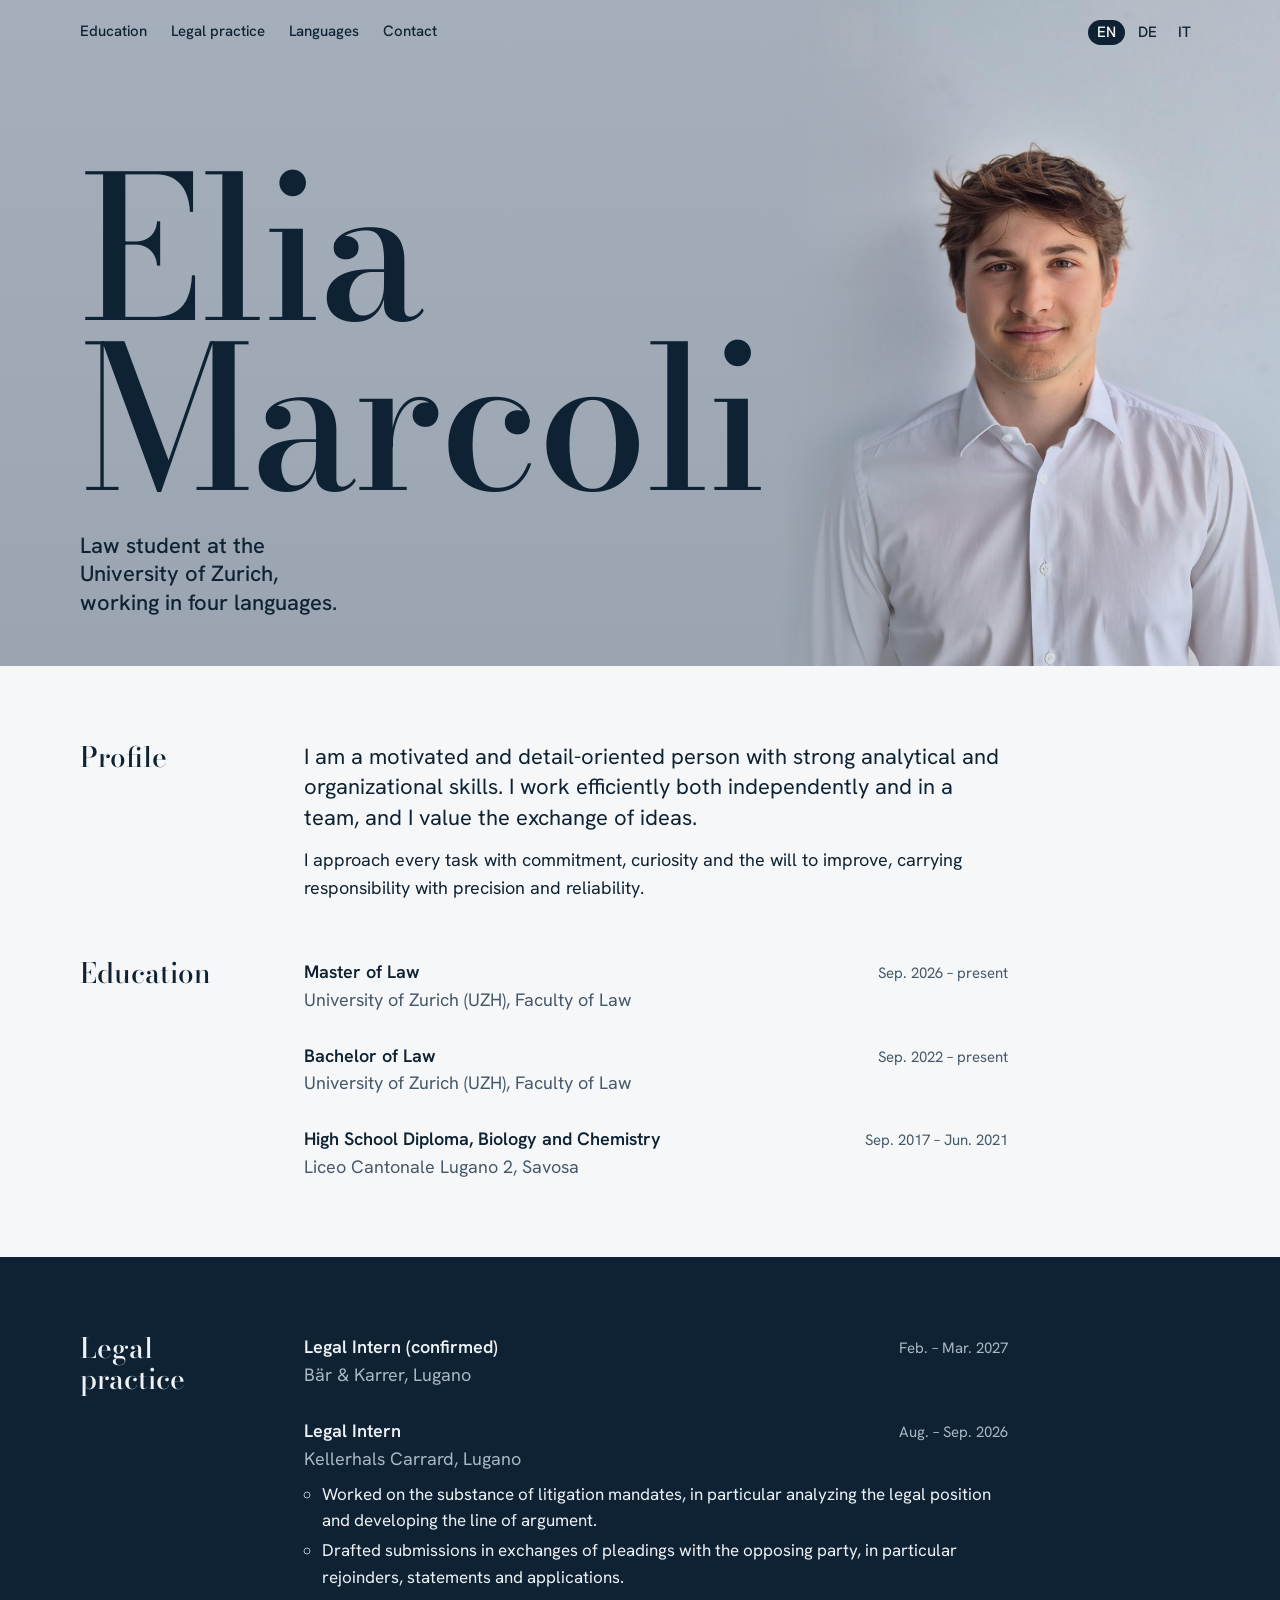
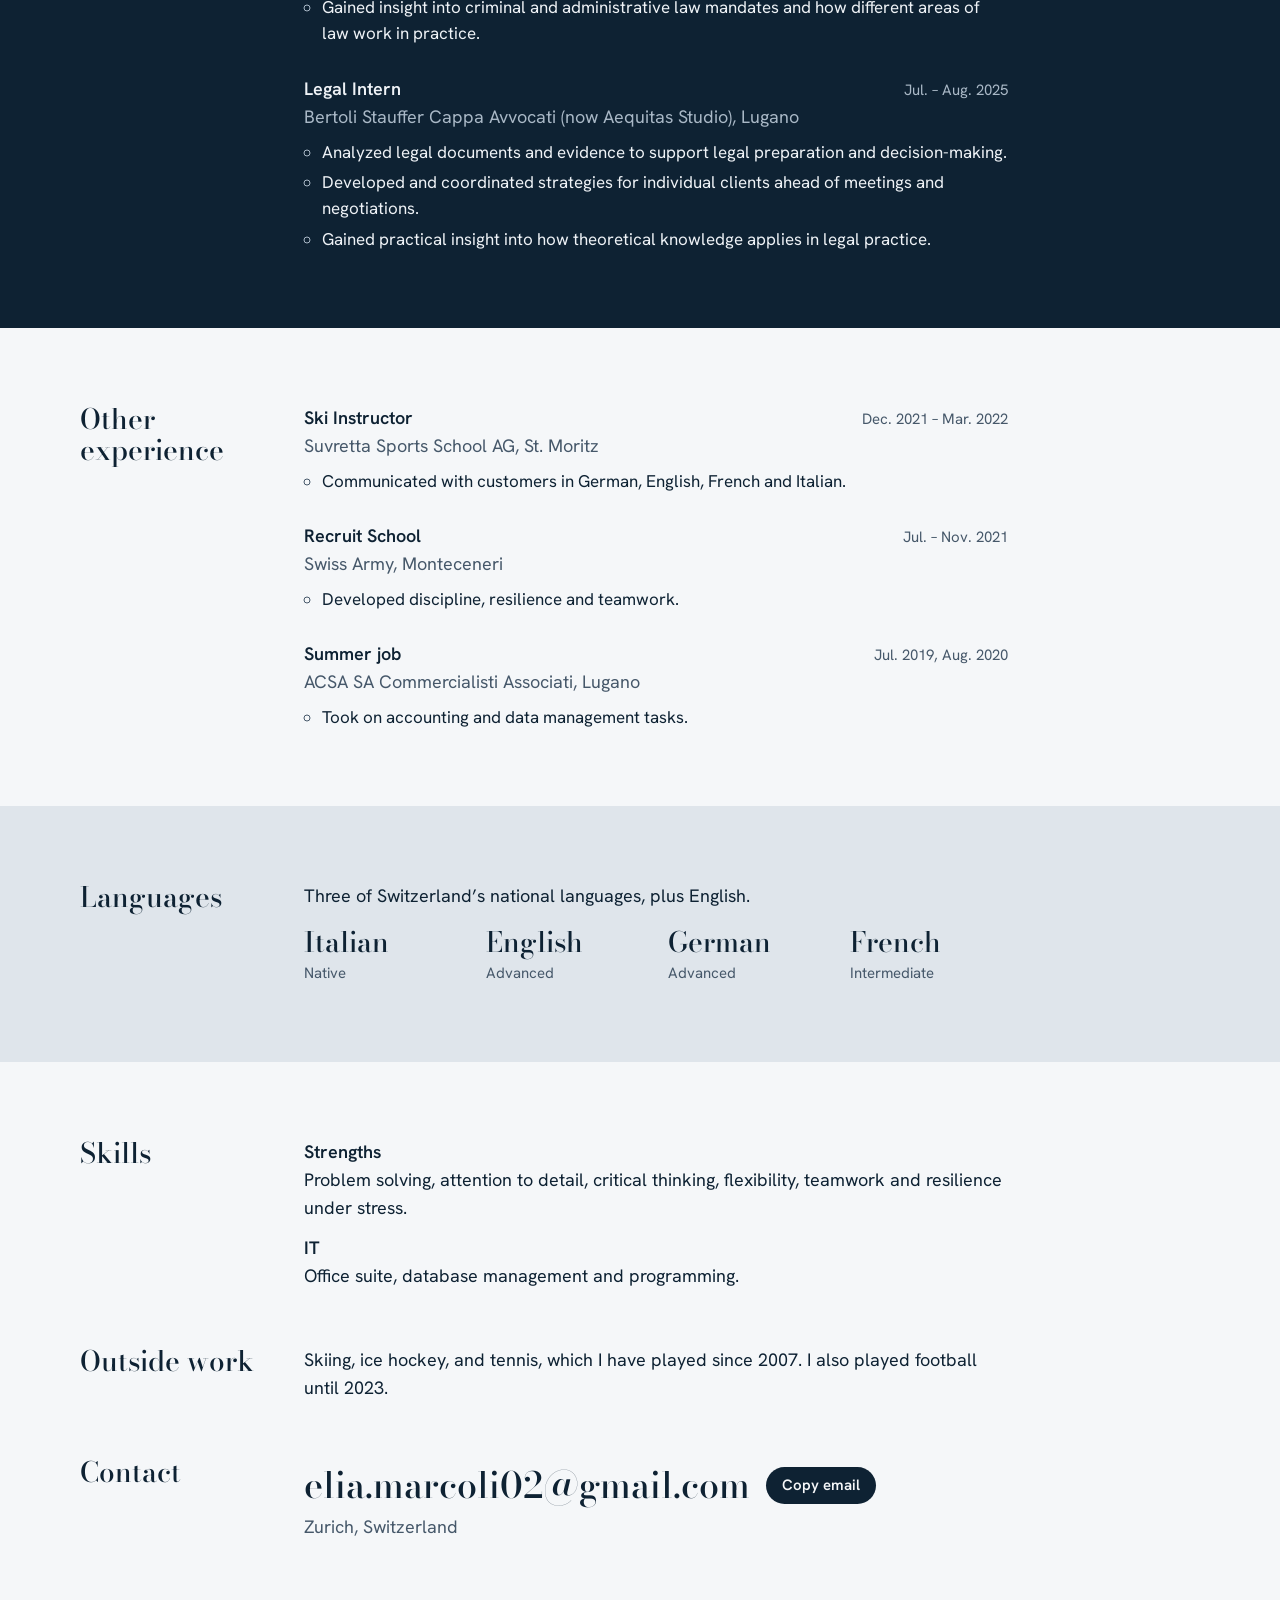
==== index.html @ 5dd8802c "Add files via upload" ====
<!doctype html>
<html lang="en">
<head>
<meta charset="utf-8">
<meta name="viewport" content="width=device-width, initial-scale=1, viewport-fit=cover">
<title>Elia Marcoli</title>
<meta name="description" content="Elia Marcoli, law student at the University of Zurich.">
<link rel="canonical" href="https://eliamarcoli.ch/">
<link rel="alternate" hreflang="en" href="https://eliamarcoli.ch/">
<link rel="alternate" hreflang="de" href="https://eliamarcoli.ch/de/">
<link rel="alternate" hreflang="it" href="https://eliamarcoli.ch/it/">
<meta property="og:title" content="Elia Marcoli">
<meta property="og:description" content="Law student at the University of Zurich.">
<meta property="og:type" content="profile">
<meta property="og:url" content="https://eliamarcoli.ch/">
<meta property="og:image" content="https://eliamarcoli.ch/elia-marcoli.jpg">
<link rel="preconnect" href="https://fonts.googleapis.com">
<link rel="preconnect" href="https://fonts.gstatic.com" crossorigin>
<link rel="stylesheet" href="https://fonts.googleapis.com/css2?family=Bodoni+Moda:ital,opsz,wght@0,6..96,400..700;1,6..96,400..700&family=Hanken+Grotesk:wght@400;500;600&display=swap">
<link rel="stylesheet" href="styles.css">
</head>
<body>

<header class="hero">
  <div class="wrap">
    <nav class="top" aria-label="Sections">
      <a href="#education">Education</a>
      <a href="#practice">Legal practice</a>
      <a href="#languages">Languages</a>
      <a href="#contact">Contact</a>
      <span class="lang-switch">
        <a href="./" aria-current="page" title="English">EN</a>
        <a href="de/" hreflang="de" lang="de" title="Deutsch">DE</a>
        <a href="it/" hreflang="it" lang="it" title="Italiano">IT</a>
      </span>
    </nav>
    <div>
      <h1><span>Elia</span> <span>Marcoli</span></h1>
      <p>Law student at the University of Zurich, working in four languages.</p>
    </div>
  </div>
  <img src="elia-marcoli.jpg" alt="Portrait of Elia Marcoli in a white shirt" width="900" height="1200">
</header>

<main>
  <div class="band">
    <div class="wrap">
      <section class="sec" id="profile">
        <h2>Profile</h2>
        <div class="body">
          <p class="lead">I am a motivated and detail-oriented person with strong analytical and organizational skills. I work efficiently both independently and in a team, and I value the exchange of ideas.</p>
          <p>I approach every task with commitment, curiosity and the will to improve, carrying responsibility with precision and reliability.</p>
        </div>
      </section>

      <section class="sec" id="education">
        <h2>Education</h2>
        <div class="body">
          <ul class="entries">
            <li>
              <div class="entry"><strong>Master of Law</strong><time>Sep. 2026 – present</time></div>
              <span class="place">University of Zurich (UZH), Faculty of Law</span>
            </li>
            <li>
              <div class="entry"><strong>Bachelor of Law</strong><time>Sep. 2022 – present</time></div>
              <span class="place">University of Zurich (UZH), Faculty of Law</span>
            </li>
            <li>
              <div class="entry"><strong>High School Diploma, Biology and Chemistry</strong><time>Sep. 2017 – Jun. 2021</time></div>
              <span class="place">Liceo Cantonale Lugano 2, Savosa</span>
            </li>
          </ul>
        </div>
      </section>
    </div>
  </div>

  <div class="band band--ink">
    <div class="wrap">
      <section class="sec" id="practice">
        <h2>Legal practice</h2>
        <div class="body">
          <ul class="entries">
            <li>
              <div class="entry"><strong>Legal Intern (confirmed)</strong><time>Feb. – Mar. 2027</time></div>
              <span class="place">Bär &amp; Karrer, Lugano</span>
            </li>
            <li>
              <div class="entry"><strong>Legal Intern</strong><time>Aug. – Sep. 2026</time></div>
              <span class="place">Kellerhals Carrard, Lugano</span>
              <ul class="points">
                <li>Worked on the substance of litigation mandates, in particular analyzing the legal position and developing the line of argument.</li>
                <li>Drafted submissions in exchanges of pleadings with the opposing party, in particular rejoinders, statements and applications.</li>
                <li>Gained insight into criminal and administrative law mandates and how different areas of law work in practice.</li>
              </ul>
            </li>
            <li>
              <div class="entry"><strong>Legal Intern</strong><time>Jul. – Aug. 2025</time></div>
              <span class="place">Bertoli Stauffer Cappa Avvocati (now Aequitas Studio), Lugano</span>
              <ul class="points">
                <li>Analyzed legal documents and evidence to support legal preparation and decision-making.</li>
                <li>Developed and coordinated strategies for individual clients ahead of meetings and negotiations.</li>
                <li>Gained practical insight into how theoretical knowledge applies in legal practice.</li>
              </ul>
            </li>
          </ul>
        </div>
      </section>
    </div>
  </div>

  <div class="band">
    <div class="wrap">
      <section class="sec" id="experience">
        <h2>Other experience</h2>
        <div class="body">
          <ul class="entries">
            <li>
              <div class="entry"><strong>Ski Instructor</strong><time>Dec. 2021 – Mar. 2022</time></div>
              <span class="place">Suvretta Sports School AG, St. Moritz</span>
              <ul class="points">
                <li>Communicated with customers in German, English, French and Italian.</li>
              </ul>
            </li>
            <li>
              <div class="entry"><strong>Recruit School</strong><time>Jul. – Nov. 2021</time></div>
              <span class="place">Swiss Army, Monteceneri</span>
              <ul class="points">
                <li>Developed discipline, resilience and teamwork.</li>
              </ul>
            </li>
            <li>
              <div class="entry"><strong>Summer job</strong><time>Jul. 2019, Aug. 2020</time></div>
              <span class="place">ACSA SA Commercialisti Associati, Lugano</span>
              <ul class="points">
                <li>Took on accounting and data management tasks.</li>
              </ul>
            </li>
          </ul>
        </div>
      </section>
    </div>
  </div>

  <div class="band band--wall">
    <div class="wrap">
      <section class="sec" id="languages">
        <h2>Languages</h2>
        <div class="body">
          <p>Three of Switzerland’s national languages, plus English.</p>
          <ul class="langs">
            <li><b>Italian</b><span>Native</span></li>
            <li><b>English</b><span>Advanced</span></li>
            <li><b>German</b><span>Advanced</span></li>
            <li><b>French</b><span>Intermediate</span></li>
          </ul>
        </div>
      </section>
    </div>
  </div>

  <div class="band">
    <div class="wrap">
      <section class="sec" id="skills">
        <h2>Skills</h2>
        <div class="body">
          <dl class="skills">
            <div><dt>Strengths</dt><dd>Problem solving, attention to detail, critical thinking, flexibility, teamwork and resilience under stress.</dd></div>
            <div><dt>IT</dt><dd>Office suite, database management and programming.</dd></div>
          </dl>
        </div>
      </section>

      <section class="sec" id="interests">
        <h2>Outside work</h2>
        <div class="body">
          <p>Skiing, ice hockey, and tennis, which I have played since 2007. I also played football until 2023.</p>
        </div>
      </section>

      <section class="sec" id="contact">
        <h2>Contact</h2>
        <div class="body">
          <div class="contact">
            <span class="addr" id="email">elia.marcoli02@gmail.com</span>
            <button type="button" id="copy" data-done="Copied" data-fallback="Press Ctrl+C to copy">Copy email</button>
          </div>
          <p class="place">Zurich, Switzerland</p>
        </div>
      </section>
    </div>
  </div>
</main>

<script>
  const btn = document.getElementById('copy');
  const addr = document.getElementById('email');
  const label = btn.textContent;
  btn.addEventListener('click', async () => {
    try {
      await navigator.clipboard.writeText(addr.textContent);
      btn.textContent = btn.dataset.done;
    } catch (e) {
      const range = document.createRange();
      range.selectNodeContents(addr);
      const sel = getSelection();
      sel.removeAllRanges();
      sel.addRange(range);
      btn.textContent = btn.dataset.fallback;
    }
    setTimeout(() => { btn.textContent = label; }, 2500);
  });
</script>
</body>
</html>
---- styles.css ----
/* The portrait's wall colour opens the page, so the photo dissolves into the
   hero. Below, a plain two-column CV: section title left, entries right. */
:root {
  color-scheme: light;
  --wall: #a5afbb;
  --wall-low: #9ba5b1;
  --wall-pale: #dfe5eb;
  --paper: #f5f7f9;
  --ink: #0e2233;
  --ink-soft: #46586a;
  --on-ink: #eef2f6;
  --on-ink-soft: #a9b8c6;
  --display: "Bodoni Moda", "Didot", "Bodoni 72", Georgia, serif;
  --text: "Hanken Grotesk", "Helvetica Neue", Arial, sans-serif;
}

* { box-sizing: border-box; }
html { scroll-behavior: smooth; }
body {
  margin: 0;
  background: var(--paper);
  color: var(--ink);
  font-family: var(--text);
  font-size: 1.125rem;
  line-height: 1.55;
  -webkit-font-smoothing: antialiased;
}
img { max-width: 100%; }
a { color: inherit; }
:focus-visible { outline: 2px solid currentColor; outline-offset: 3px; }

.wrap {
  max-width: 72rem;
  margin-inline: auto;
  padding-left: max(16px, env(safe-area-inset-left, 0px));
  padding-right: max(16px, env(safe-area-inset-right, 0px));
}

/* Hero */
.hero {
  position: relative;
  overflow: hidden;
  background: linear-gradient(180deg, var(--wall) 0%, var(--wall-low) 100%);
}
.hero .wrap {
  position: relative;
  z-index: 1;
  display: flex;
  flex-direction: column;
  justify-content: space-between;
  gap: 3rem;
  min-height: clamp(34rem, 52vw, 46rem);
  padding-block: 1.25rem 3rem;
}
.top { display: flex; flex-wrap: wrap; gap: .25rem 1.5rem; font-size: .9375rem; font-weight: 500; }
.top a { text-decoration: none; }
.top a:hover { text-decoration: underline; text-underline-offset: .2em; }
.lang-switch { margin-left: auto; display: flex; gap: .25rem; }
.lang-switch a { padding: .05rem .55rem; border-radius: 999px; }
.lang-switch a[aria-current="page"] { background: var(--ink); color: var(--paper); }
.lang-switch a:not([aria-current]):hover { text-decoration: underline; text-underline-offset: .2em; }
.hero h1 {
  margin: 0;
  font-family: var(--display);
  font-size: clamp(4.75rem, 15.5vw, 13.5rem);
  font-weight: 500;
  font-variation-settings: "opsz" 14;
  line-height: .86;
  letter-spacing: -.02em;
}
.hero h1 span { display: block; }
.hero p { margin: 1.75rem 0 0; font-size: 1.375rem; line-height: 1.3; font-weight: 500; max-width: 24ch; text-wrap: balance; }
.hero img {
  position: absolute;
  right: 0;
  bottom: 0;
  height: 100%;
  width: auto;
  max-width: none;
  -webkit-mask-image: linear-gradient(to right, transparent 0, #000 30%);
  mask-image: linear-gradient(to right, transparent 0, #000 30%);
}

/* Sections */
.band { padding-block: clamp(1.5rem, 4vw, 3rem); }
.band--ink { background: var(--ink); color: var(--on-ink); }
.band--wall { background: var(--wall-pale); }
.sec {
  display: grid;
  grid-template-columns: 11rem minmax(0, 1fr);
  gap: .5rem 3rem;
  padding-block: 1.75rem;
  scroll-margin-top: 1rem;
}
.sec h2 {
  margin: 0;
  font-family: var(--display);
  font-size: 1.75rem;
  font-weight: 500;
  line-height: 1.1;
  text-wrap: balance;
}
.body { min-width: 0; max-width: 44rem; }
.body > p { margin: 0; }
.body > p + p { margin-top: .75rem; }
.lead { font-size: 1.375rem; line-height: 1.4; }

.entries { list-style: none; margin: 0; padding: 0; display: grid; gap: 1.75rem; }
.entry { display: flex; flex-wrap: wrap; justify-content: space-between; gap: 0 1.5rem; align-items: baseline; }
.entry strong { font-weight: 600; }
.entry time { font-size: .9375rem; color: var(--ink-soft); font-variant-numeric: tabular-nums; white-space: nowrap; }
.place { display: block; color: var(--ink-soft); }
.band--ink .entry time, .band--ink .place { color: var(--on-ink-soft); }
.points { margin: .5rem 0 0; padding-left: 1.1rem; font-size: 1.0625rem; }
.points li + li { margin-top: .25rem; }
.points li::marker { color: var(--ink-soft); }
.band--ink .points li::marker { color: var(--on-ink-soft); }

.skills { margin: 0; display: grid; gap: .75rem; }
.skills dt { font-weight: 600; }
.skills dd { margin: 0; }

.langs { list-style: none; margin: 1rem 0 0; padding: 0; display: grid; grid-template-columns: repeat(auto-fit, minmax(9rem, 1fr)); gap: 1rem 1.5rem; }
.langs b { display: block; font-family: var(--display); font-size: 1.75rem; font-weight: 500; line-height: 1.15; }
.langs span { font-size: .9375rem; color: var(--ink-soft); }

.contact { display: flex; flex-wrap: wrap; align-items: center; gap: .5rem 1rem; }
.addr { font-family: var(--display); font-size: clamp(1.5rem, 4vw, 2.25rem); font-weight: 500; overflow-wrap: anywhere; min-width: 0; }
button {
  font: inherit; font-size: .9375rem; font-weight: 600;
  color: var(--paper); background: var(--ink);
  border: 0; border-radius: 999px;
  padding: .45rem 1rem; cursor: pointer;
}
button:hover { background: var(--ink-soft); }

@media (max-width: 820px) {
  .hero .wrap { min-height: 0; gap: 2rem; padding-block-end: 1.5rem; }
  .hero img {
    position: static;
    display: block;
    width: min(100%, 30rem);
    height: auto;
    margin-left: auto;
    -webkit-mask-image: linear-gradient(to bottom, transparent 0, #000 18%);
    mask-image: linear-gradient(to bottom, transparent 0, #000 18%);
  }
  .sec { grid-template-columns: minmax(0, 1fr); }
  .sec h2 { margin-bottom: .75rem; }
}
@media (prefers-reduced-motion: reduce) { html { scroll-behavior: auto; } }
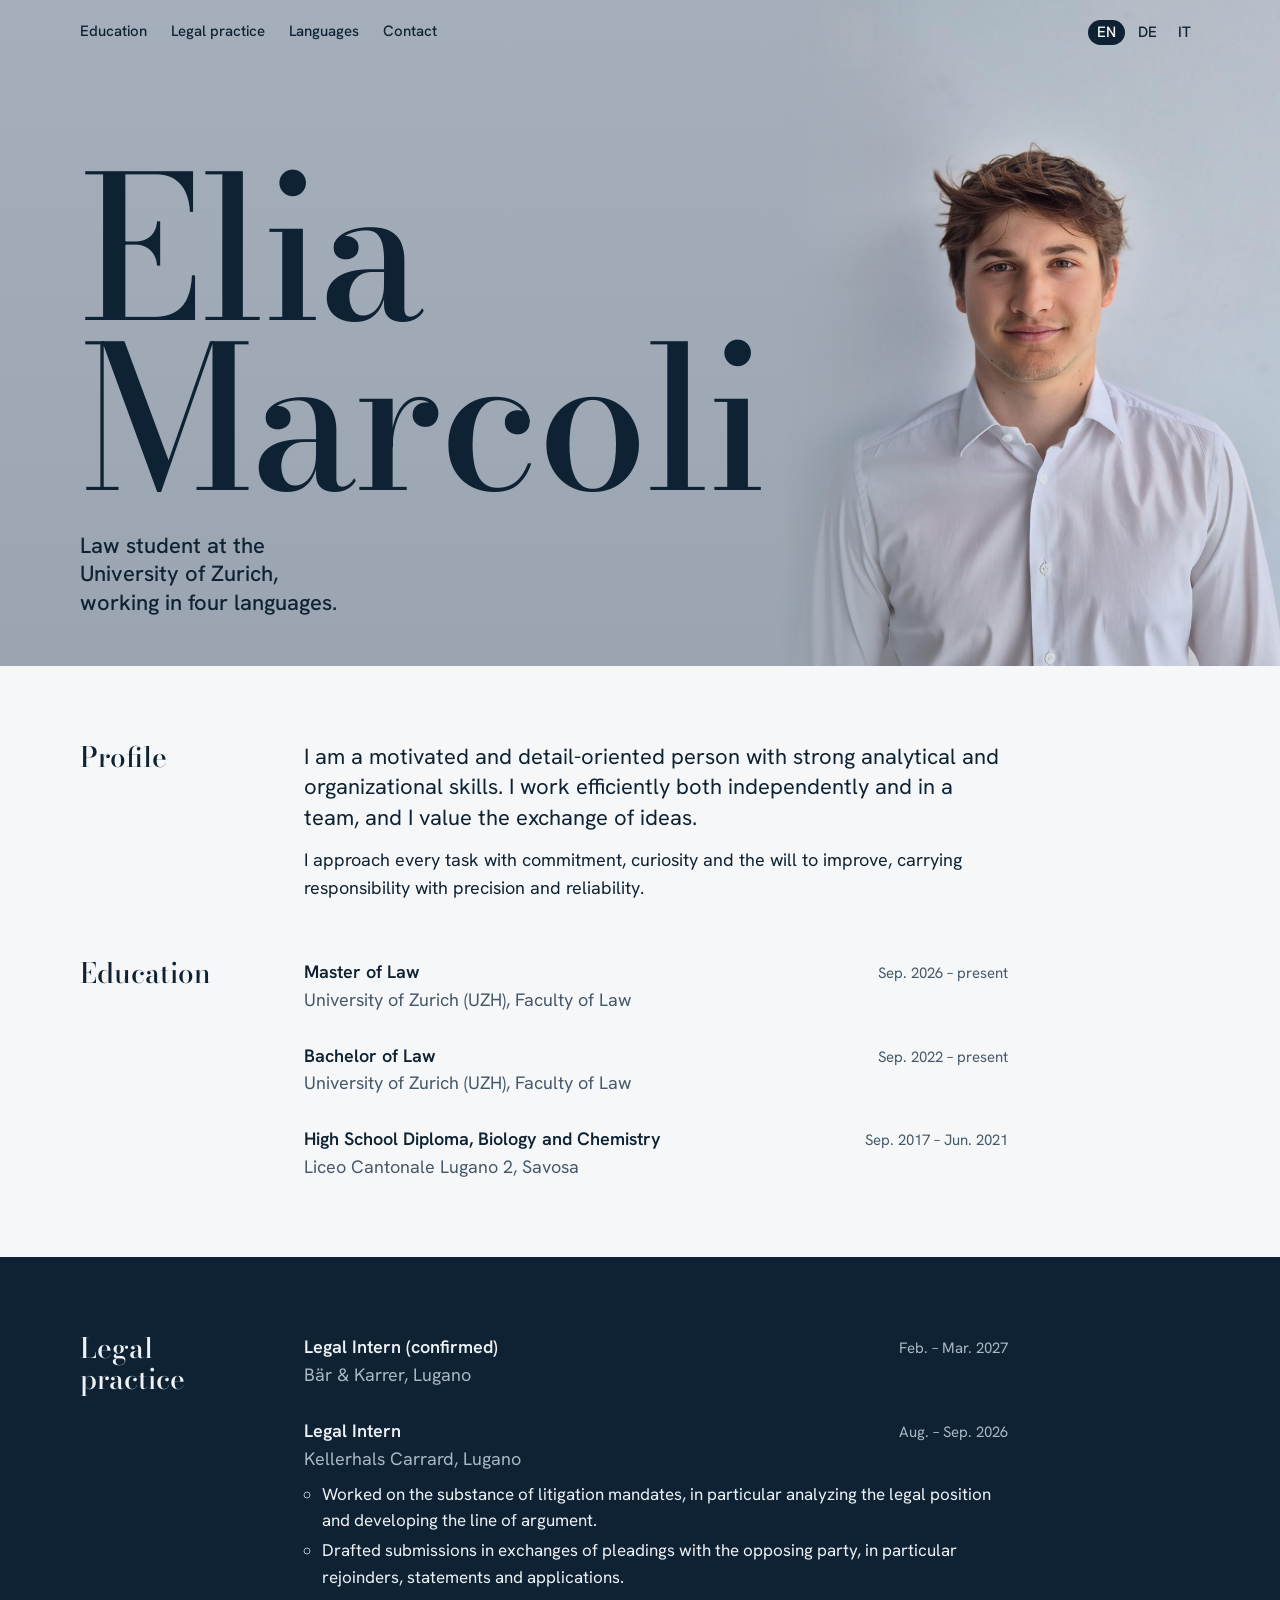
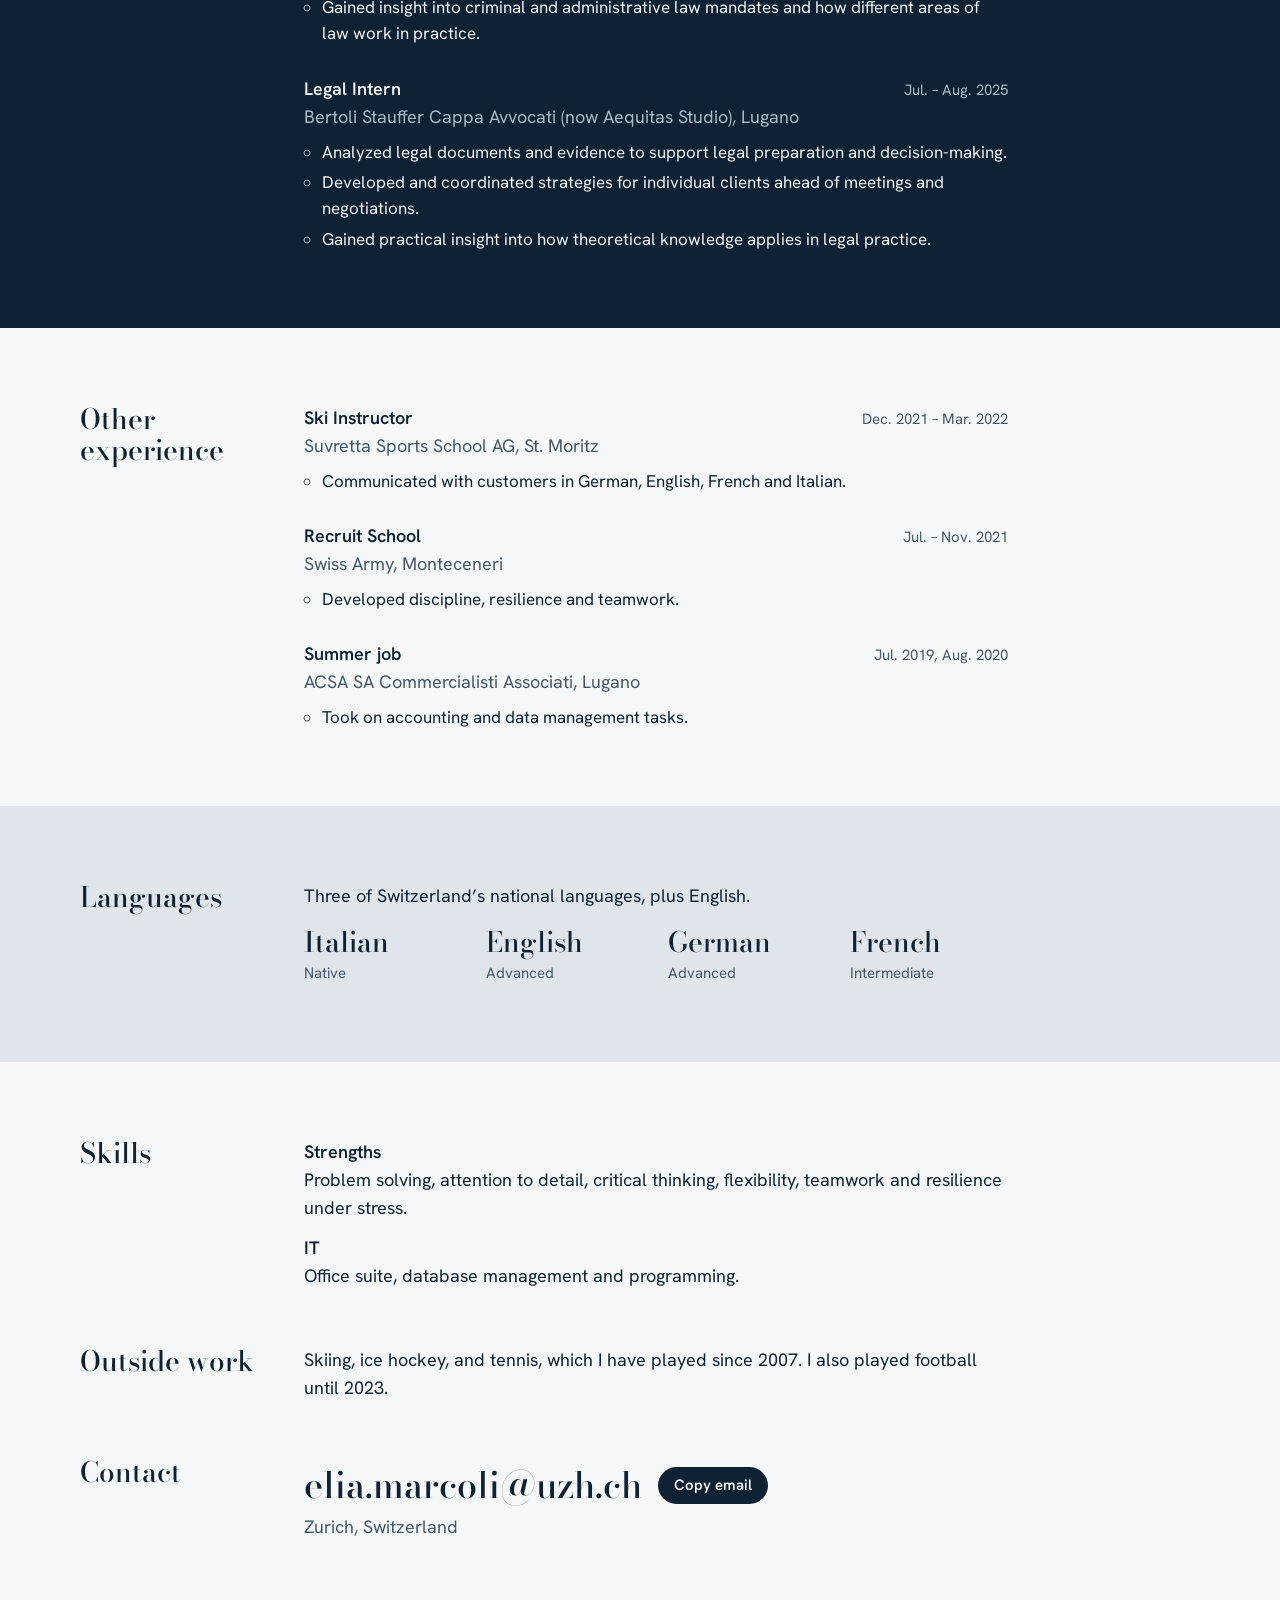
==== commit 06db9ff1: "Update contact email" ====
--- a/index.html
+++ b/index.html
@@ -182,7 +182,7 @@
         <h2>Contact</h2>
         <div class="body">
           <div class="contact">
-            <span class="addr" id="email">elia.marcoli02@gmail.com</span>
+            <span class="addr" id="email">elia.marcoli@uzh.ch</span>
             <button type="button" id="copy" data-done="Copied" data-fallback="Press Ctrl+C to copy">Copy email</button>
           </div>
           <p class="place">Zurich, Switzerland</p>
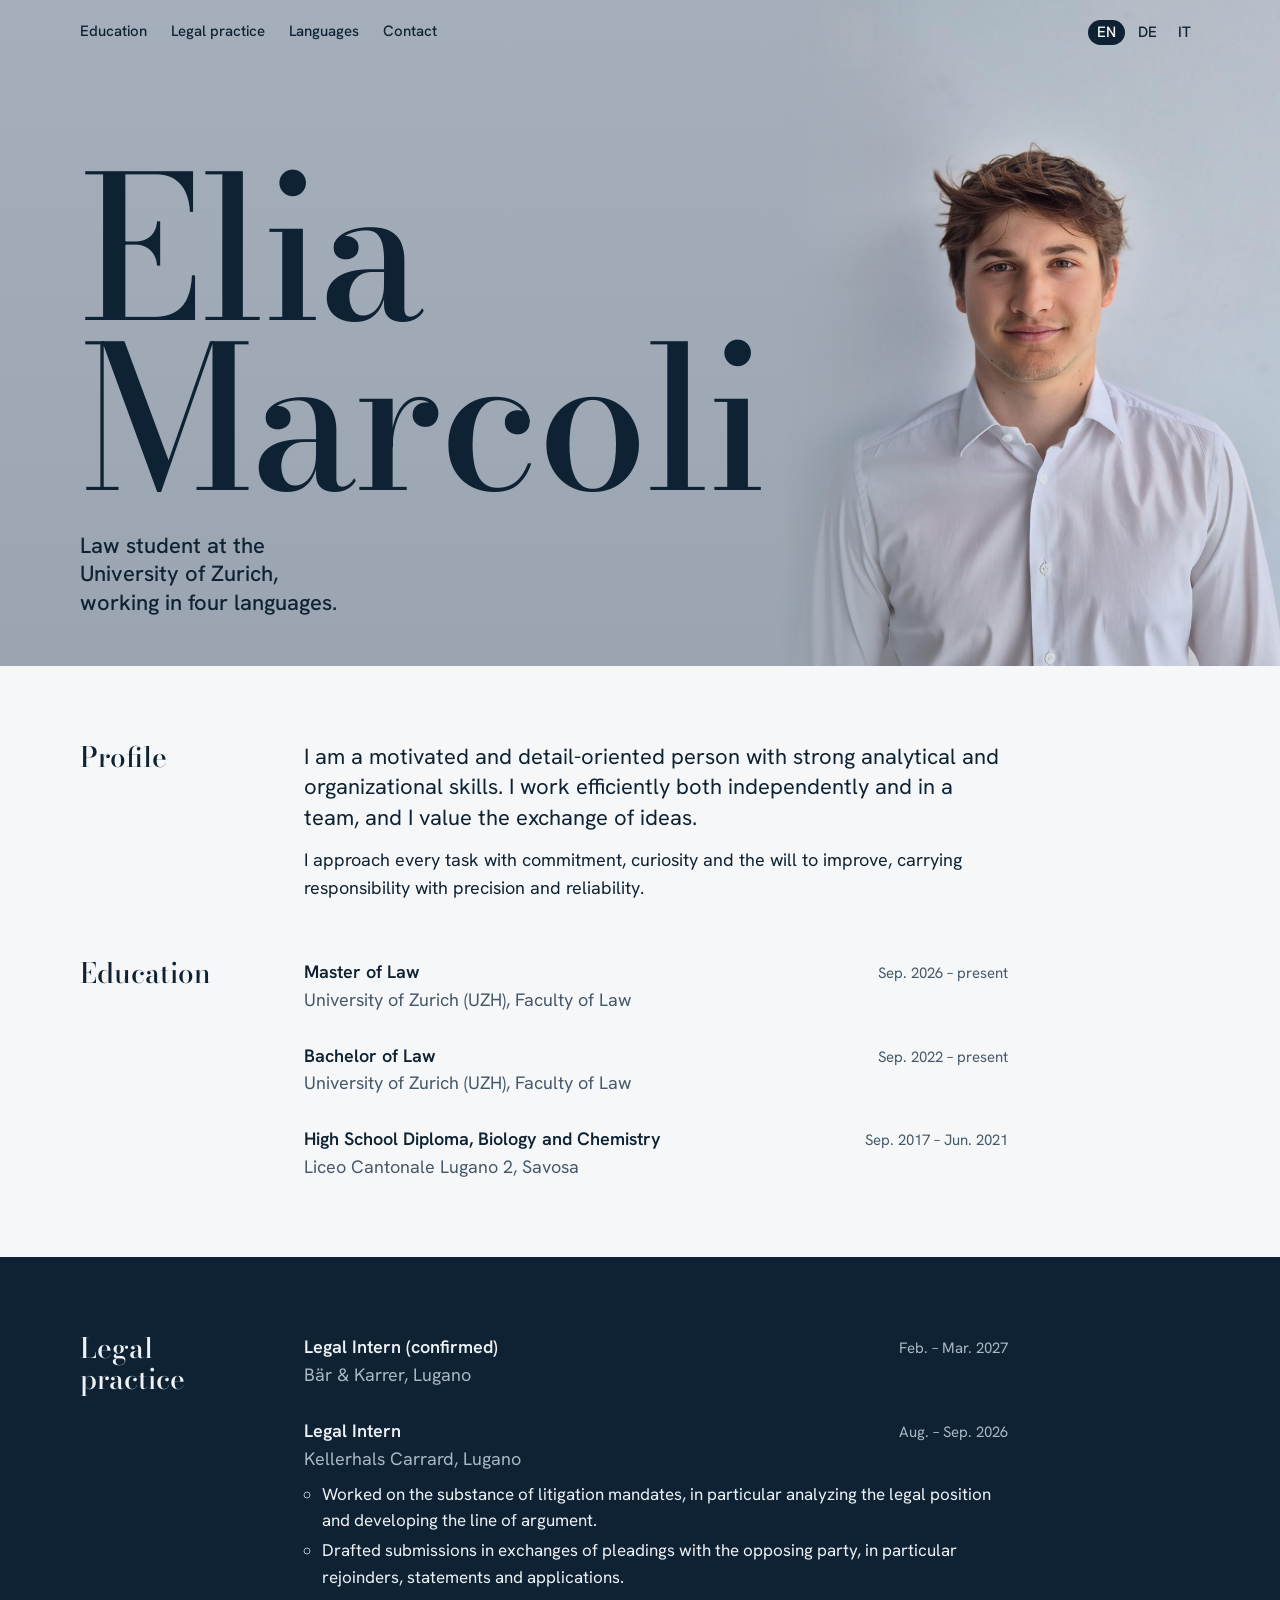
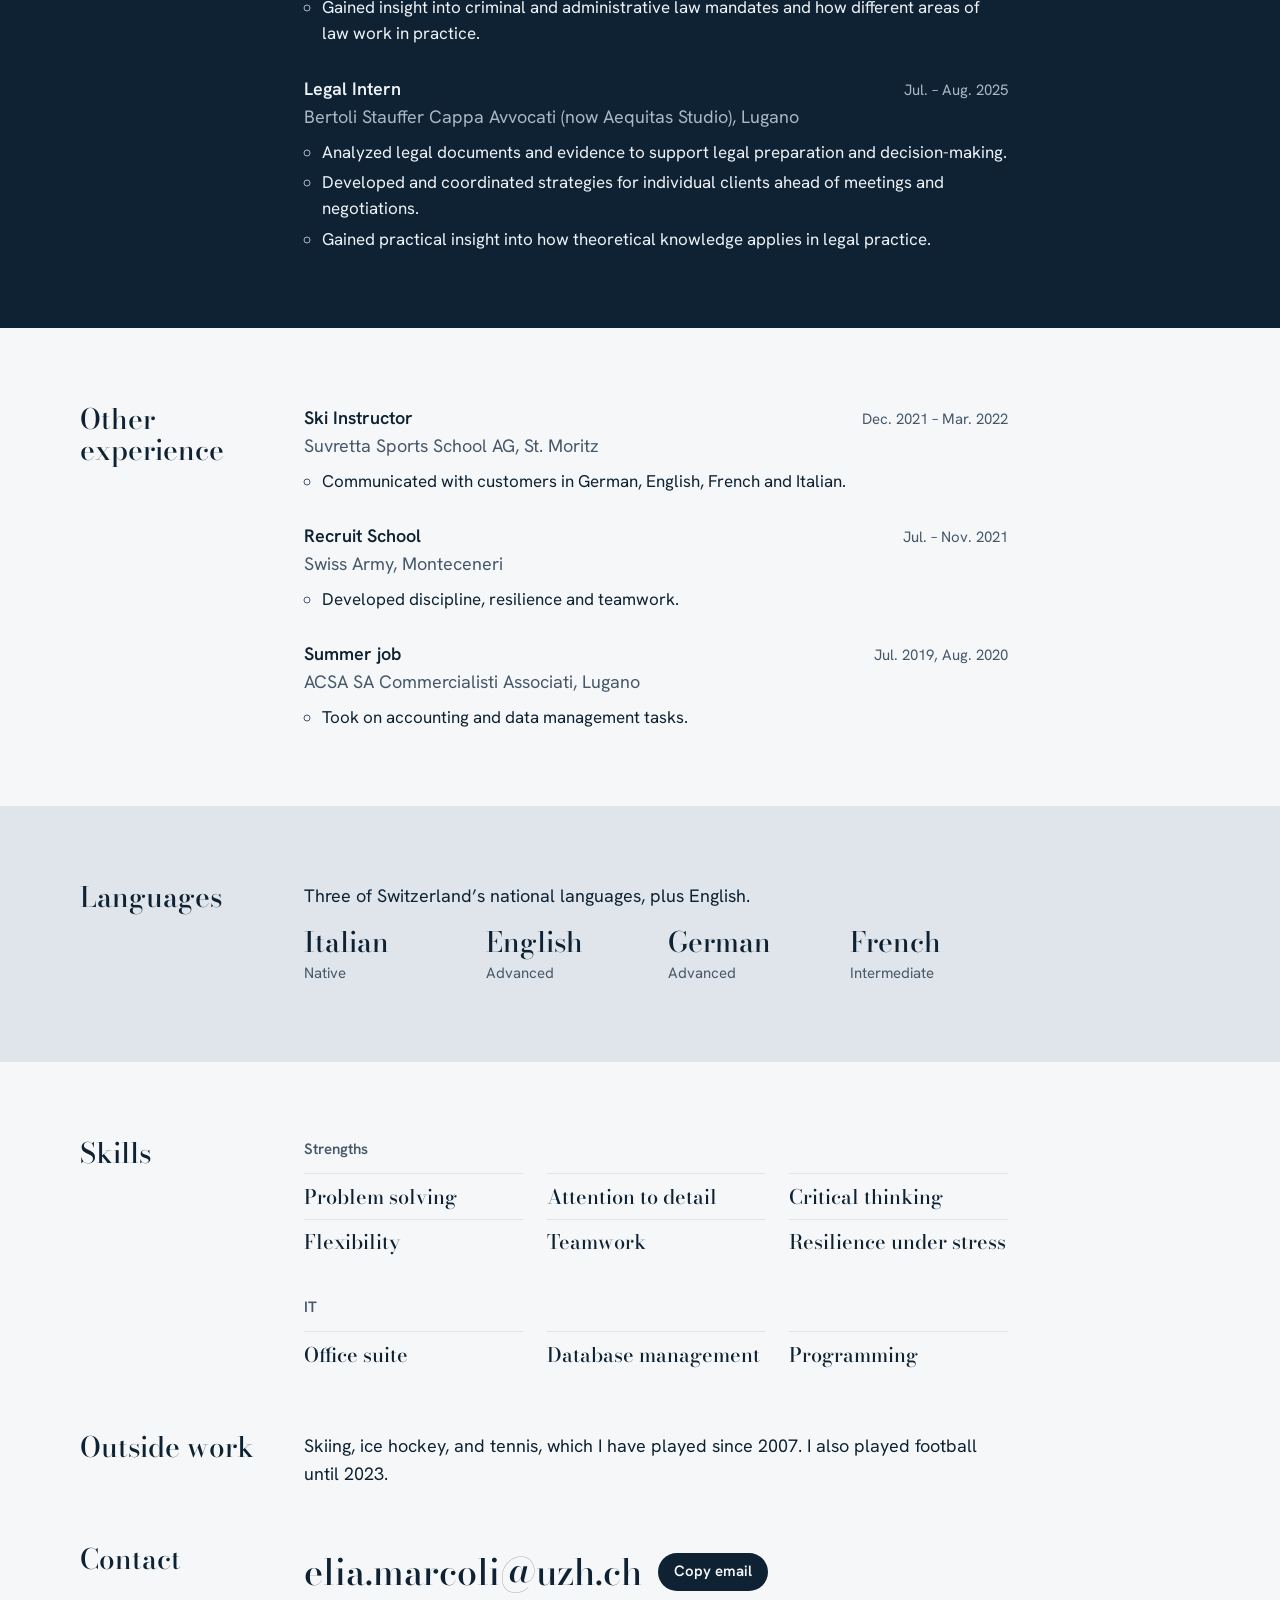
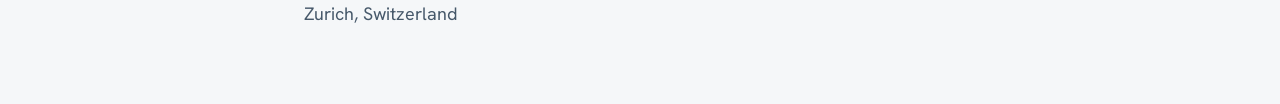
==== commit dcbc346a: "Add files via upload" ====
--- a/index.html
+++ b/index.html
@@ -164,10 +164,27 @@
       <section class="sec" id="skills">
         <h2>Skills</h2>
         <div class="body">
-          <dl class="skills">
-            <div><dt>Strengths</dt><dd>Problem solving, attention to detail, critical thinking, flexibility, teamwork and resilience under stress.</dd></div>
-            <div><dt>IT</dt><dd>Office suite, database management and programming.</dd></div>
-          </dl>
+          <div class="skills">
+            <div>
+              <h3>Strengths</h3>
+              <ul>
+                <li>Problem solving</li>
+                <li>Attention to detail</li>
+                <li>Critical thinking</li>
+                <li>Flexibility</li>
+                <li>Teamwork</li>
+                <li>Resilience under stress</li>
+              </ul>
+            </div>
+            <div>
+              <h3>IT</h3>
+              <ul>
+                <li>Office suite</li>
+                <li>Database management</li>
+                <li>Programming</li>
+              </ul>
+            </div>
+          </div>
         </div>
       </section>
 
--- a/styles.css
+++ b/styles.css
@@ -116,9 +116,18 @@
 .points li::marker { color: var(--ink-soft); }
 .band--ink .points li::marker { color: var(--on-ink-soft); }
 
-.skills { margin: 0; display: grid; gap: .75rem; }
-.skills dt { font-weight: 600; }
-.skills dd { margin: 0; }
+.skills { display: grid; gap: 2rem; }
+.skills h3 { margin: 0 0 .75rem; font-size: .9375rem; font-weight: 600; color: var(--ink-soft); }
+.skills ul {
+  list-style: none; margin: 0; padding: 0;
+  display: grid; grid-template-columns: repeat(auto-fill, minmax(13rem, 1fr)); gap: 0 1.5rem;
+}
+.skills li {
+  padding-block: .6rem;
+  border-top: 1px solid var(--wall-pale);
+  font-family: var(--display); font-size: 1.25rem; font-weight: 500; line-height: 1.25;
+  hyphens: auto; overflow-wrap: break-word;
+}
 
 .langs { list-style: none; margin: 1rem 0 0; padding: 0; display: grid; grid-template-columns: repeat(auto-fit, minmax(9rem, 1fr)); gap: 1rem 1.5rem; }
 .langs b { display: block; font-family: var(--display); font-size: 1.75rem; font-weight: 500; line-height: 1.15; }
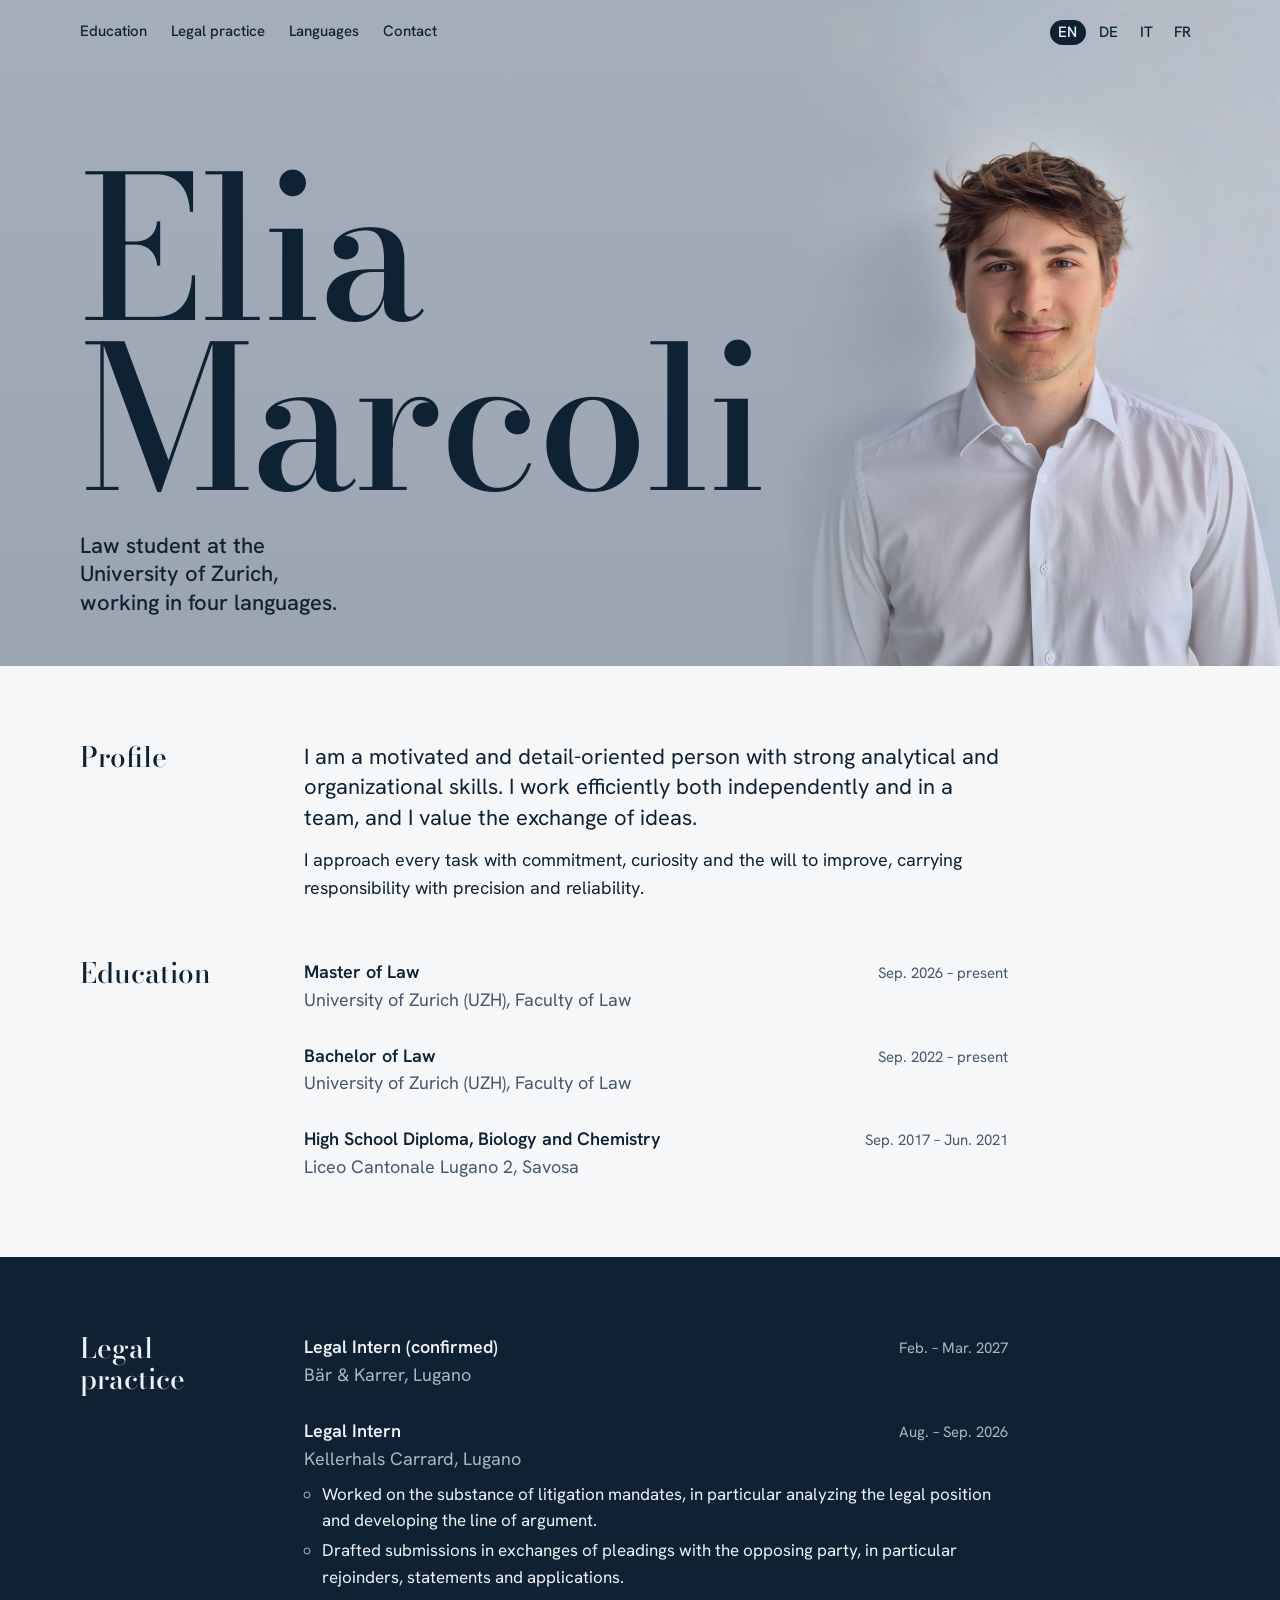
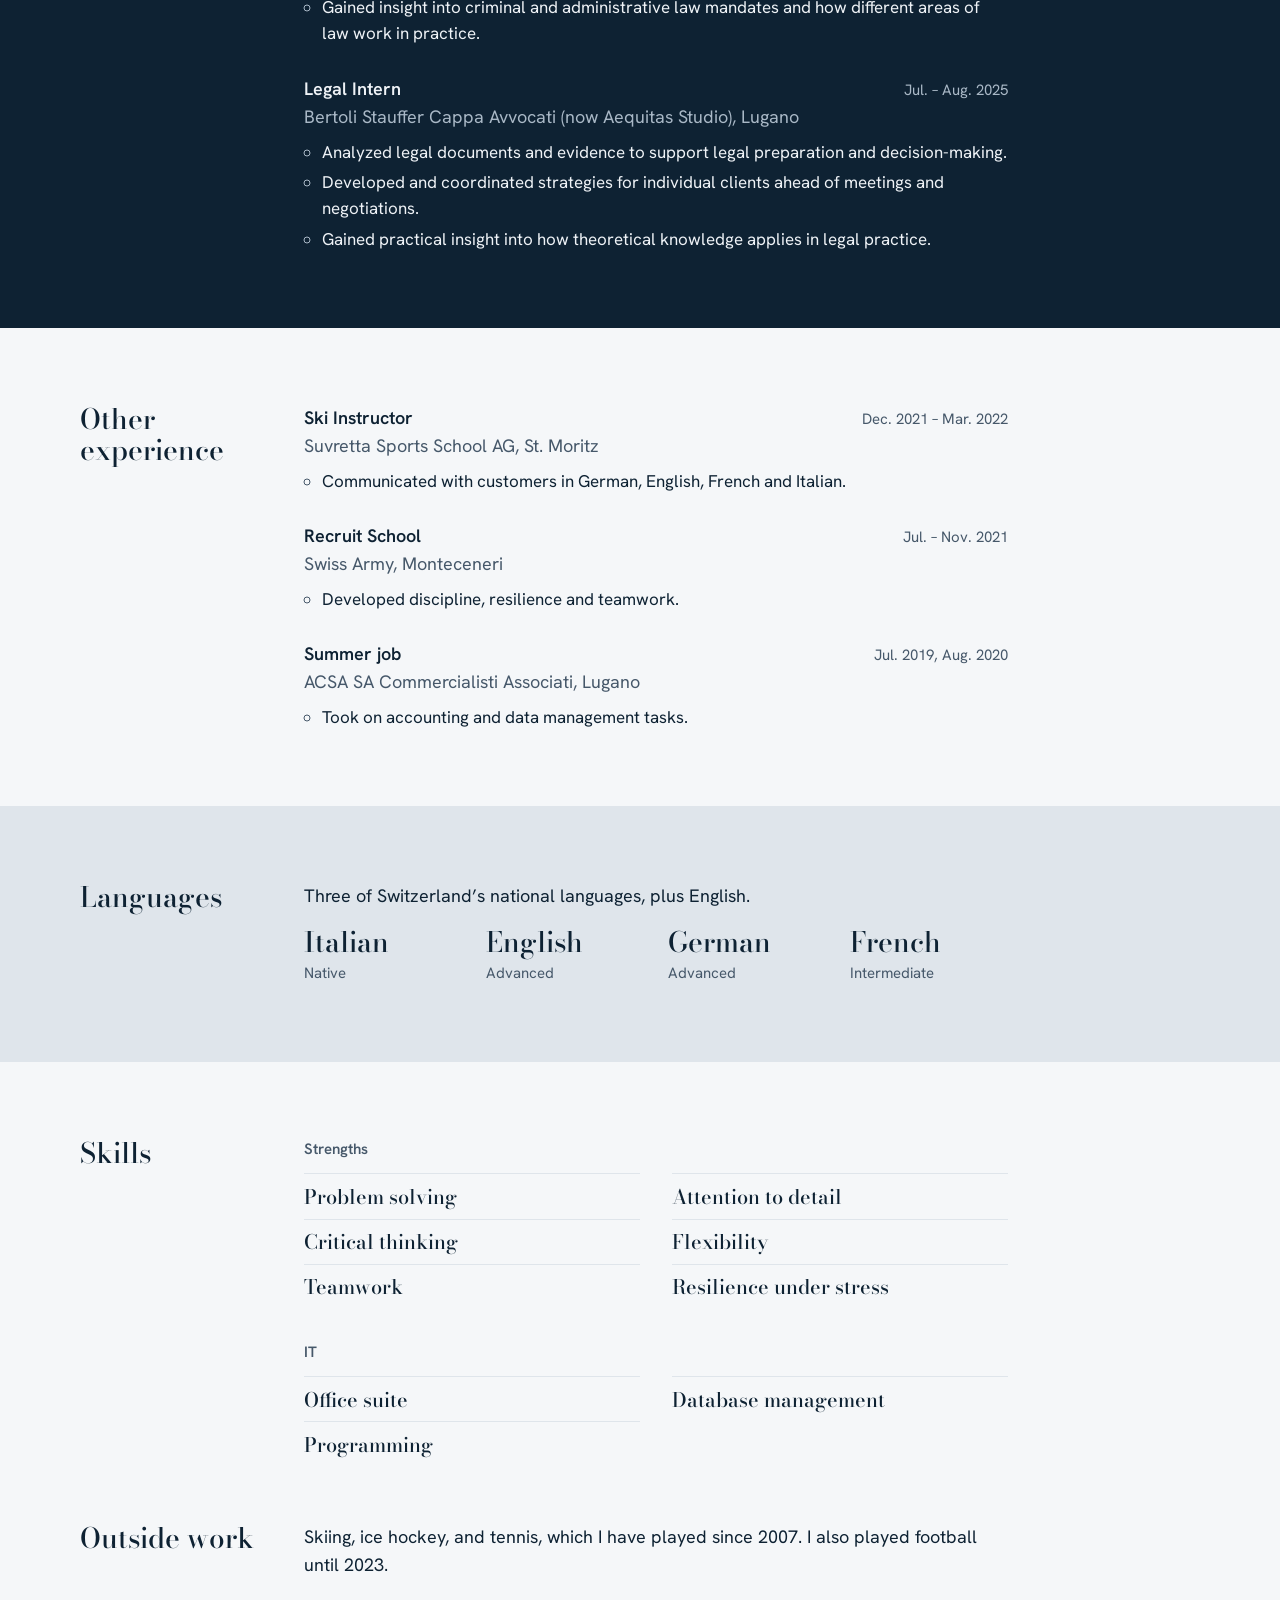
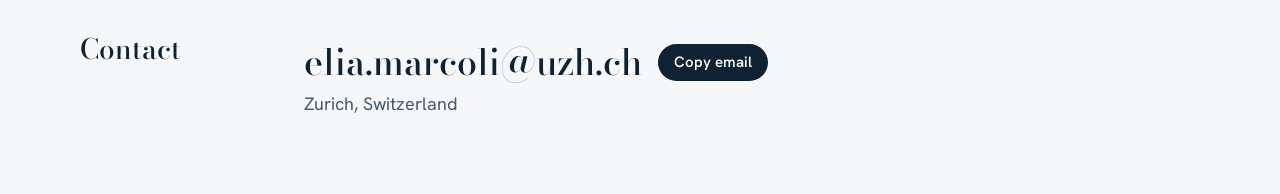
==== commit 074e2d02: "Add files via upload" ====
--- a/index.html
+++ b/index.html
@@ -9,6 +9,7 @@
 <link rel="alternate" hreflang="en" href="https://eliamarcoli.ch/">
 <link rel="alternate" hreflang="de" href="https://eliamarcoli.ch/de/">
 <link rel="alternate" hreflang="it" href="https://eliamarcoli.ch/it/">
+<link rel="alternate" hreflang="fr" href="https://eliamarcoli.ch/fr/">
 <meta property="og:title" content="Elia Marcoli">
 <meta property="og:description" content="Law student at the University of Zurich.">
 <meta property="og:type" content="profile">
@@ -32,6 +33,7 @@
         <a href="./" aria-current="page" title="English">EN</a>
         <a href="de/" hreflang="de" lang="de" title="Deutsch">DE</a>
         <a href="it/" hreflang="it" lang="it" title="Italiano">IT</a>
+        <a href="fr/" hreflang="fr" lang="fr" title="Français">FR</a>
       </span>
     </nav>
     <div>
--- a/styles.css
+++ b/styles.css
@@ -120,13 +120,13 @@
 .skills h3 { margin: 0 0 .75rem; font-size: .9375rem; font-weight: 600; color: var(--ink-soft); }
 .skills ul {
   list-style: none; margin: 0; padding: 0;
-  display: grid; grid-template-columns: repeat(auto-fill, minmax(13rem, 1fr)); gap: 0 1.5rem;
+  display: grid; grid-template-columns: repeat(auto-fill, minmax(15.5rem, 1fr)); gap: 0 2rem;
 }
 .skills li {
   padding-block: .6rem;
   border-top: 1px solid var(--wall-pale);
   font-family: var(--display); font-size: 1.25rem; font-weight: 500; line-height: 1.25;
-  hyphens: auto; overflow-wrap: break-word;
+  overflow-wrap: break-word;
 }
 
 .langs { list-style: none; margin: 1rem 0 0; padding: 0; display: grid; grid-template-columns: repeat(auto-fit, minmax(9rem, 1fr)); gap: 1rem 1.5rem; }
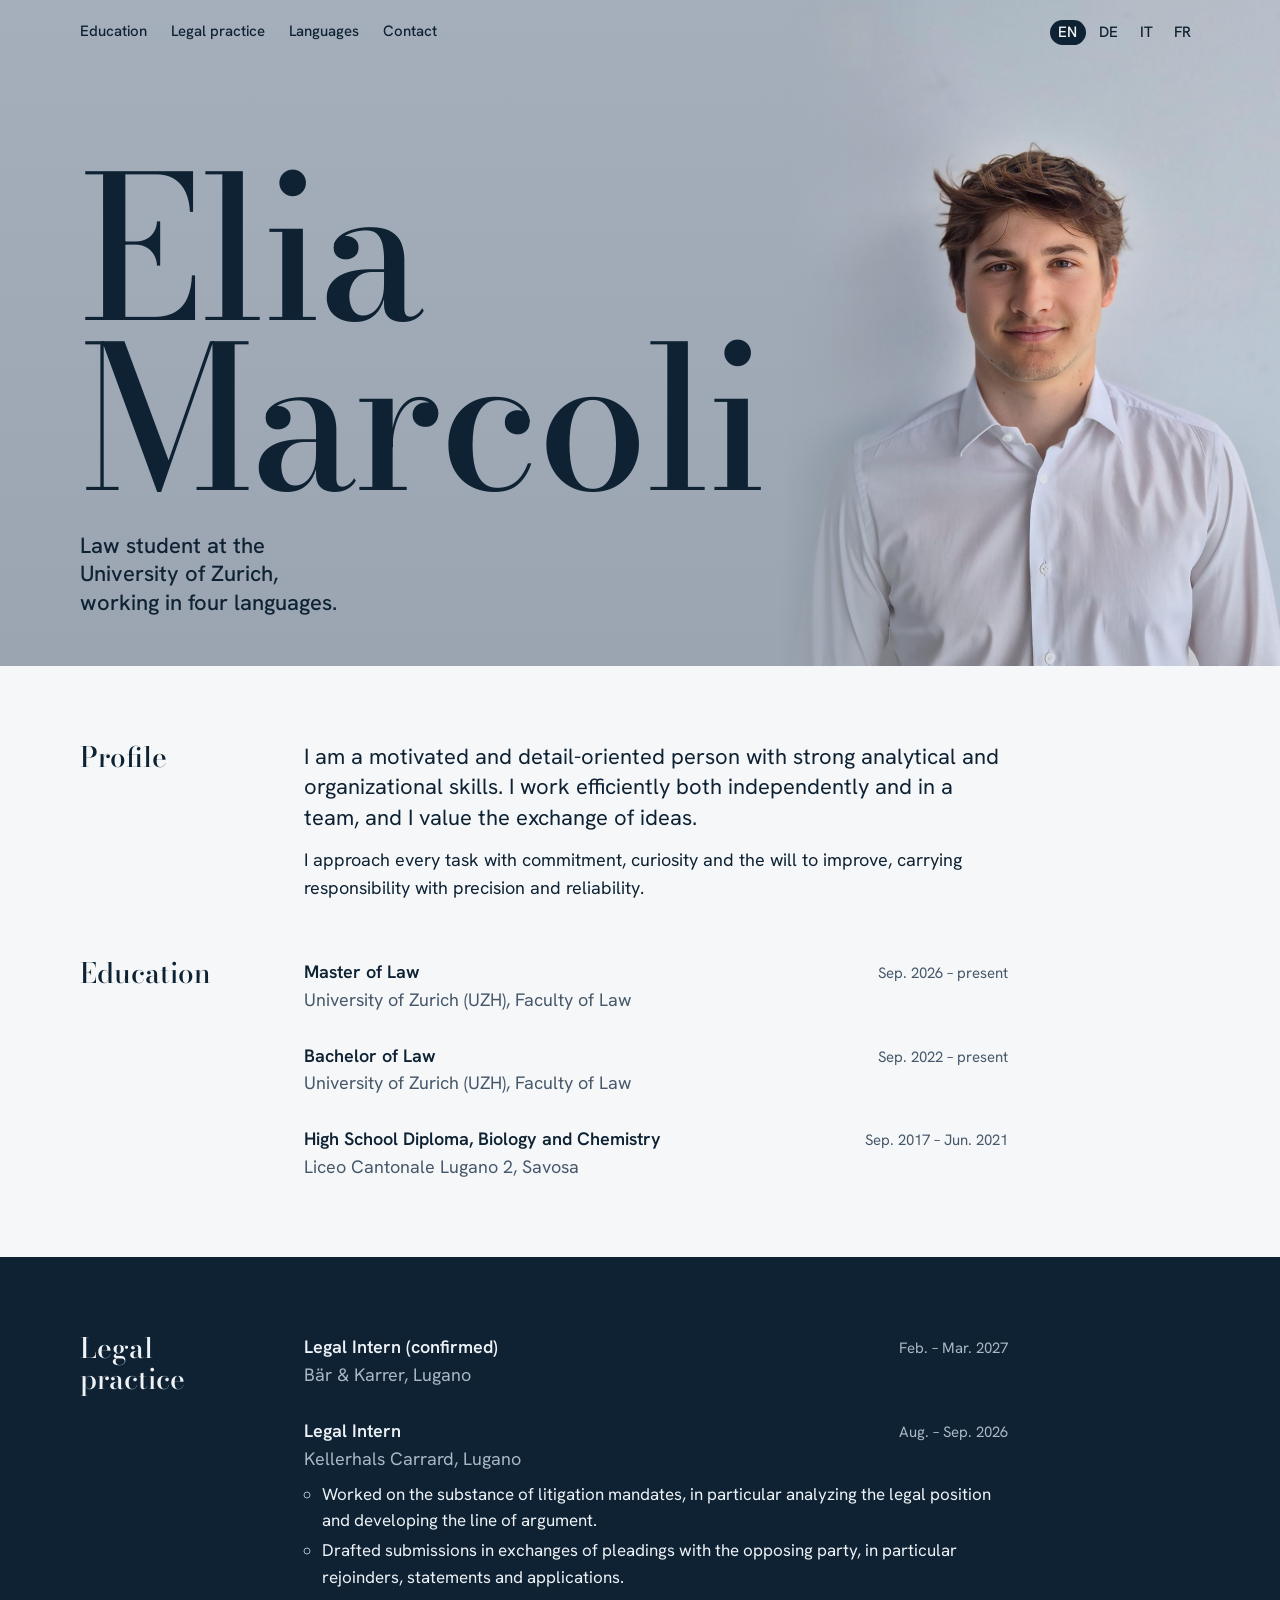
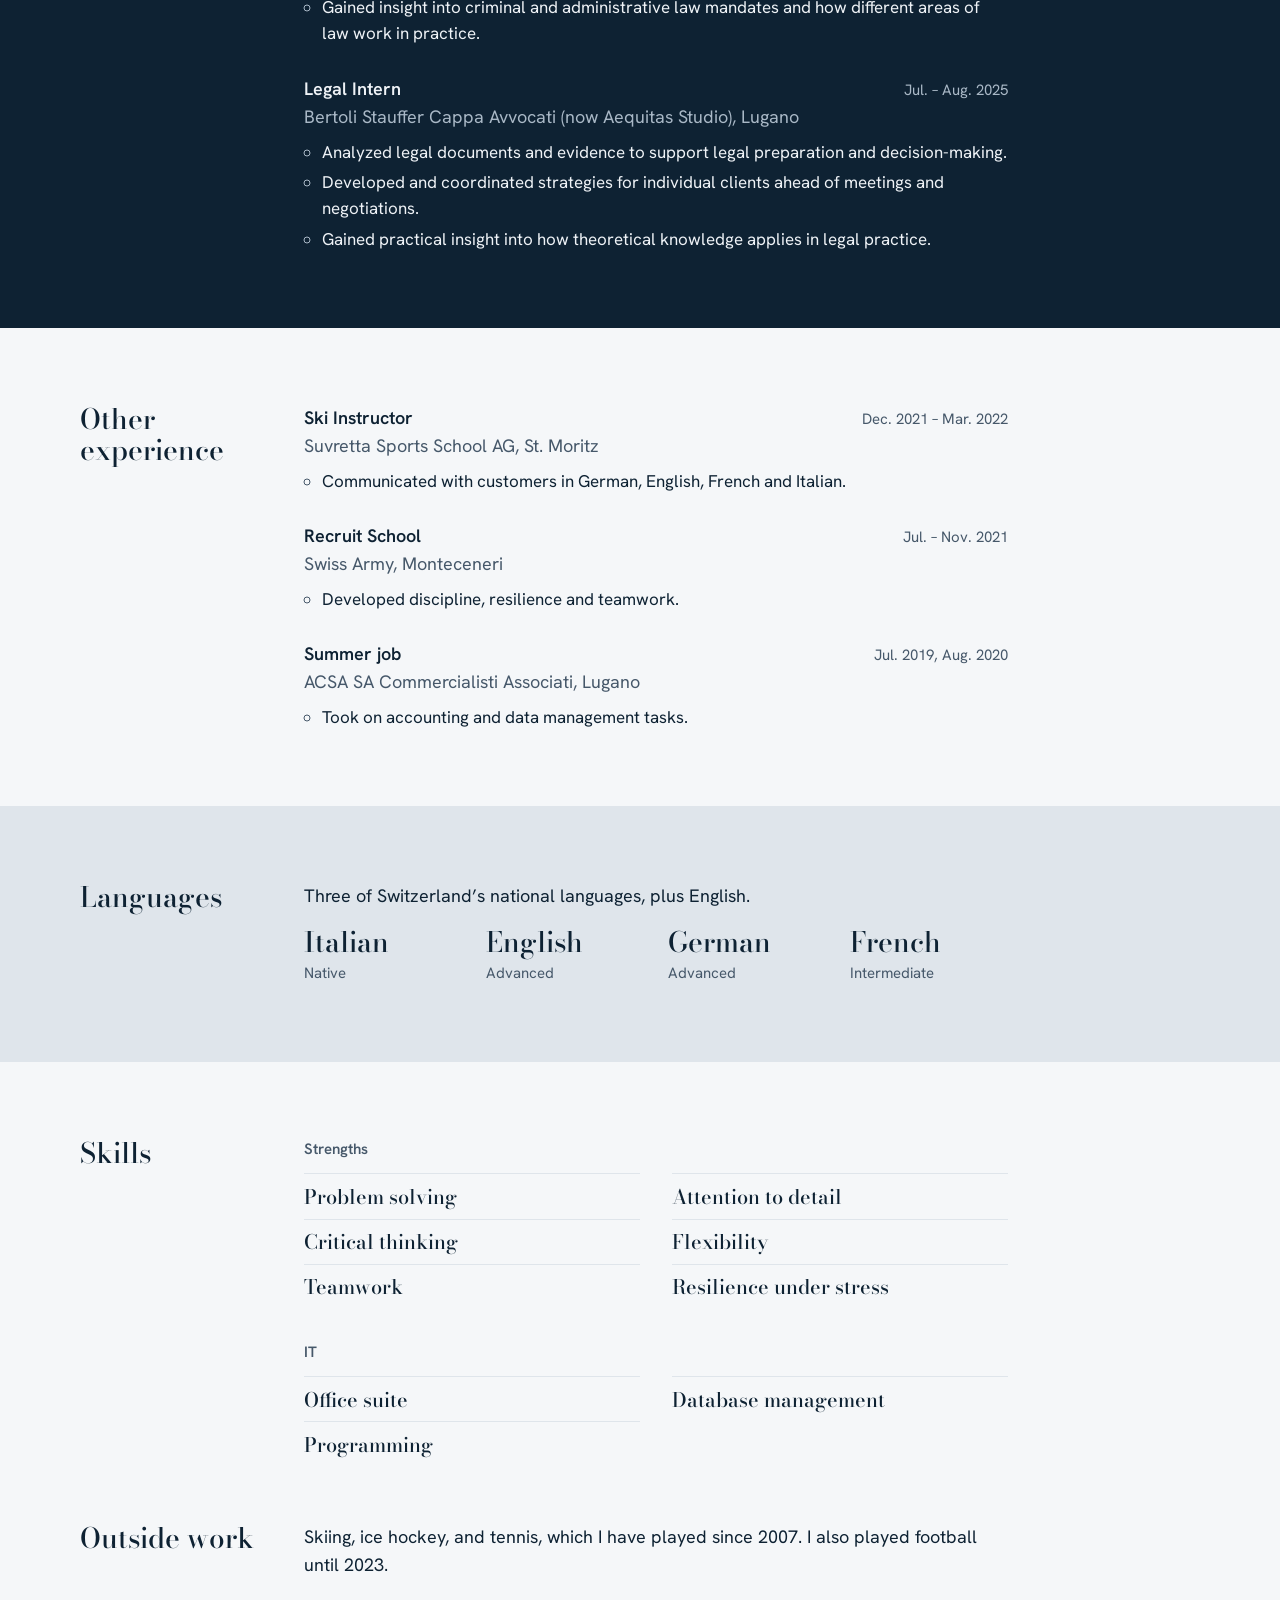
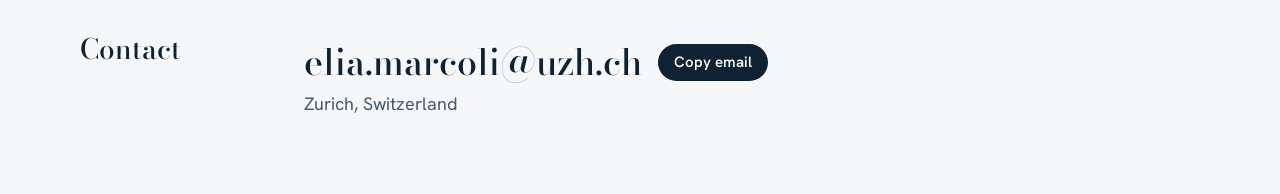
==== commit f770fb34: "Add files via upload" ====
--- a/index.html
+++ b/index.html
@@ -18,7 +18,7 @@
 <link rel="preconnect" href="https://fonts.googleapis.com">
 <link rel="preconnect" href="https://fonts.gstatic.com" crossorigin>
 <link rel="stylesheet" href="https://fonts.googleapis.com/css2?family=Bodoni+Moda:ital,opsz,wght@0,6..96,400..700;1,6..96,400..700&family=Hanken+Grotesk:wght@400;500;600&display=swap">
-<link rel="stylesheet" href="styles.css">
+<link rel="stylesheet" href="styles.css?v=3">
 </head>
 <body>
 
--- a/styles.css
+++ b/styles.css
@@ -157,4 +157,26 @@
   .sec { grid-template-columns: minmax(0, 1fr); }
   .sec h2 { margin-bottom: .75rem; }
 }
-@media (prefers-reduced-motion: reduce) { html { scroll-behavior: auto; } }
+/* Motion: the hero enters once on load; links and buttons answer the pointer */
+@keyframes enter { from { opacity: 0; transform: translateY(40px); } to { opacity: 1; transform: none; } }
+@keyframes fade { from { opacity: 0; transform: scale(1.04); } to { opacity: 1; transform: none; } }
+.hero h1 span { animation: enter 1s cubic-bezier(.2, .7, .2, 1) .1s both; }
+.hero h1 span + span { animation-delay: .25s; }
+.hero p { animation: enter 1s cubic-bezier(.2, .7, .2, 1) .45s both; }
+.hero img { transform-origin: bottom right; animation: fade 1.4s cubic-bezier(.2, .7, .2, 1) both; }
+
+.top > a {
+  padding-bottom: 2px;
+  background: linear-gradient(currentColor, currentColor) left bottom / 0 1px no-repeat;
+  transition: background-size .25s ease;
+}
+.top > a:hover { text-decoration: none; background-size: 100% 1px; }
+.lang-switch a { transition: background-color .2s ease, color .2s ease; }
+.lang-switch a:not([aria-current]):hover { text-decoration: none; background: var(--wall-pale); }
+button { transition: background-color .2s ease, transform .15s ease; }
+button:active { transform: scale(.96); }
+
+@media (prefers-reduced-motion: reduce) {
+  html { scroll-behavior: auto; }
+  *, *::before, *::after { animation: none !important; transition: none !important; }
+}
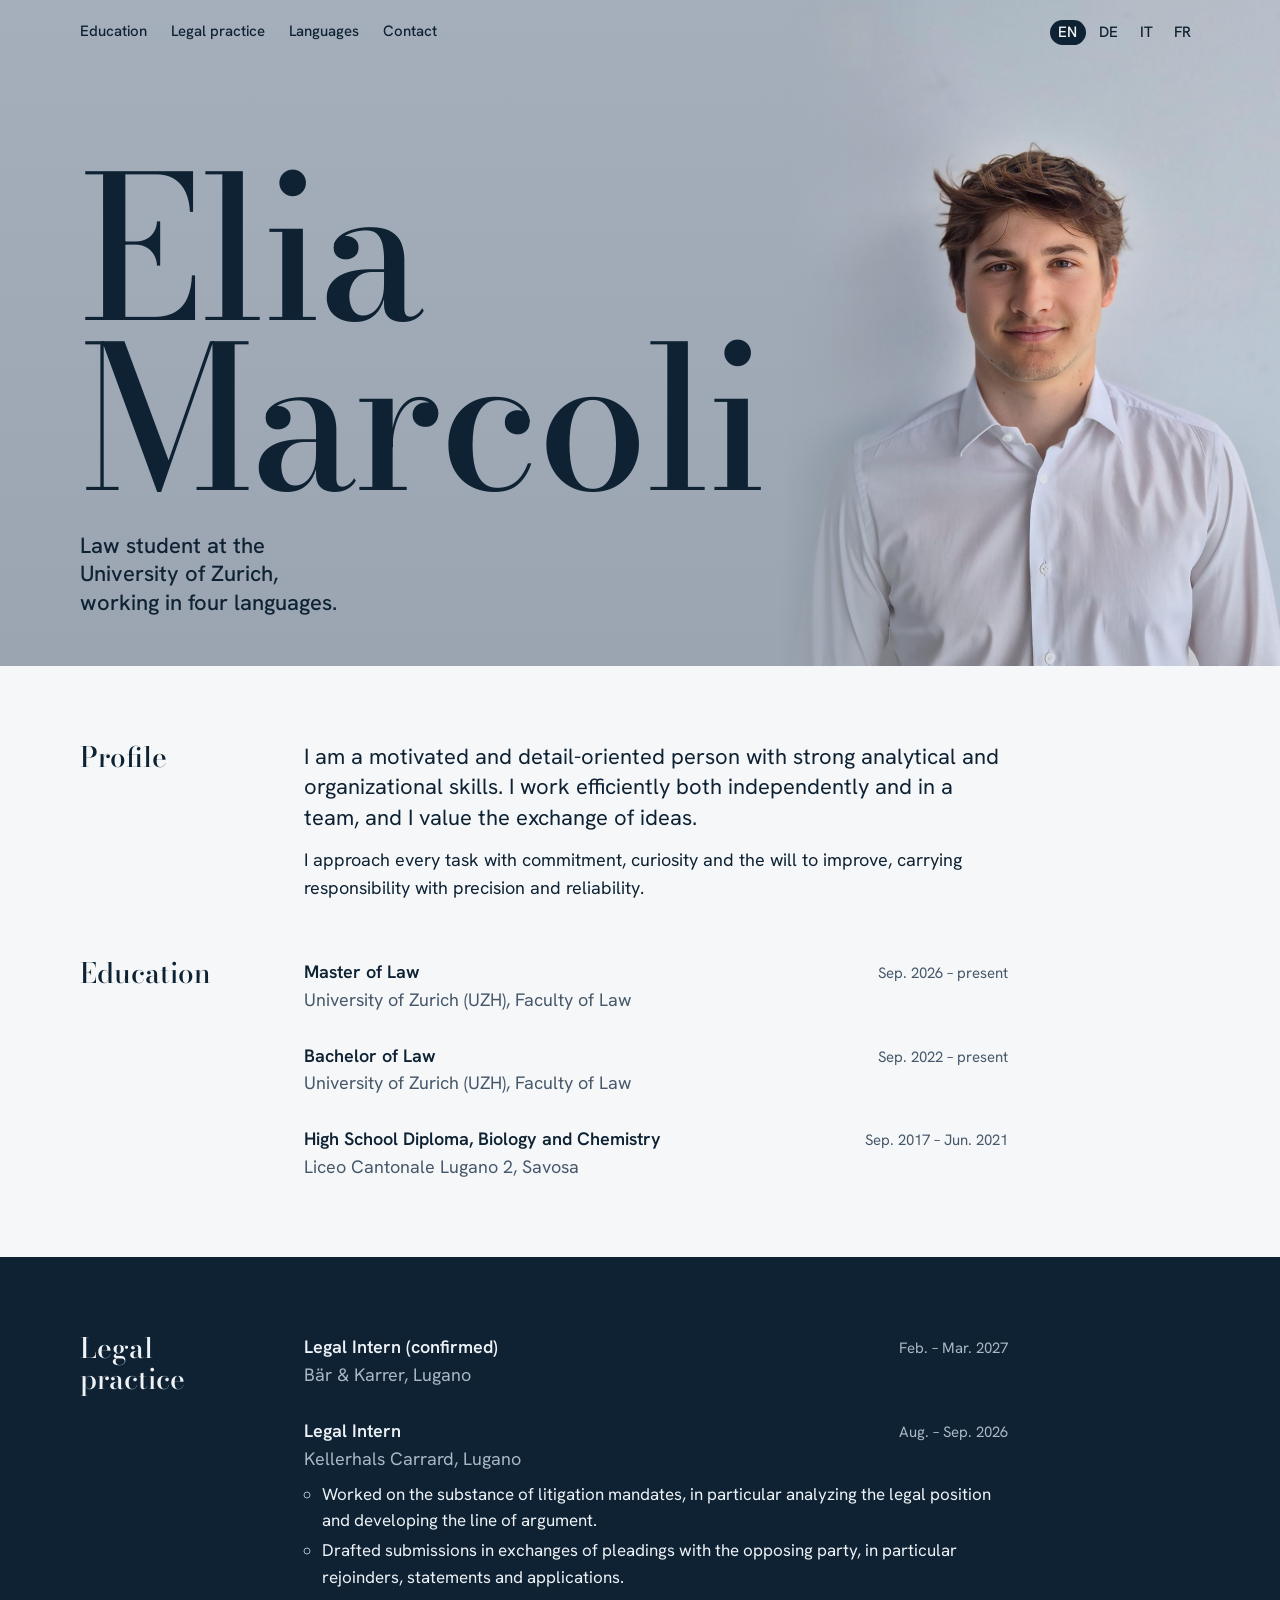
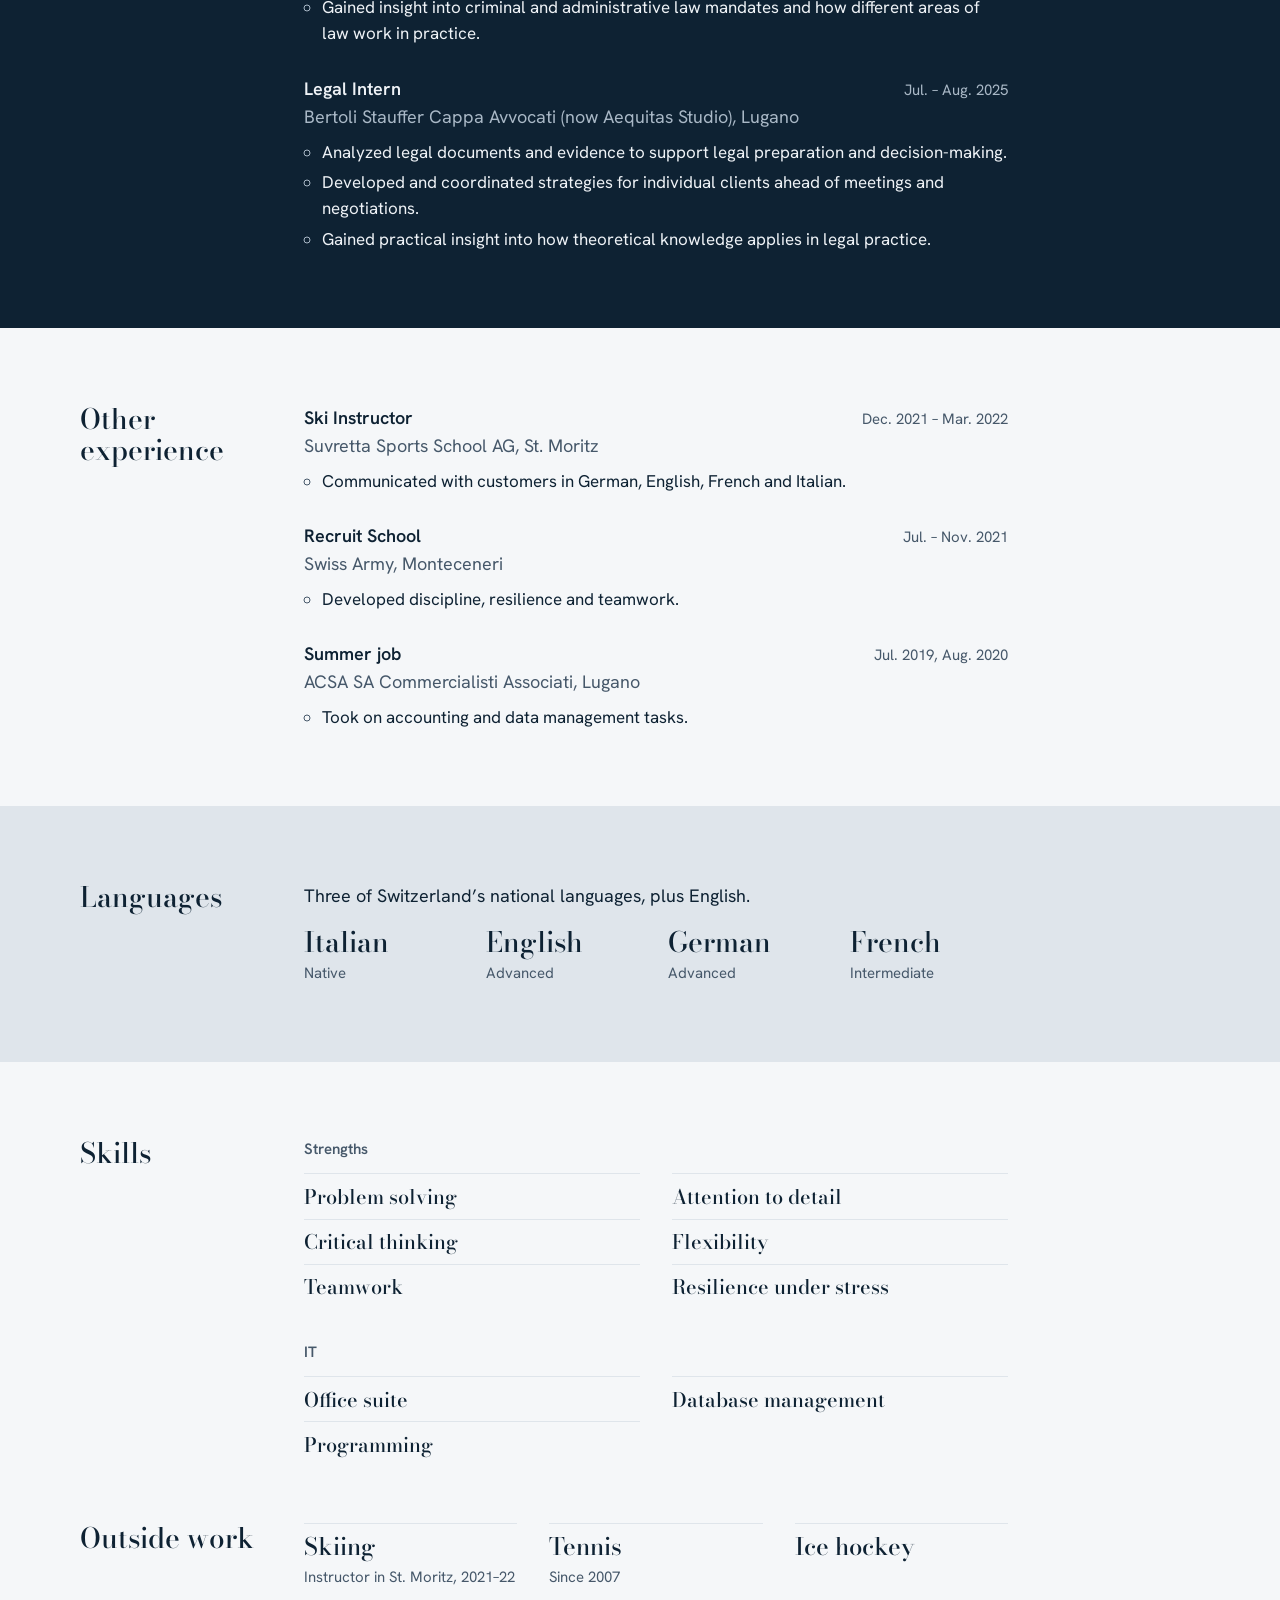
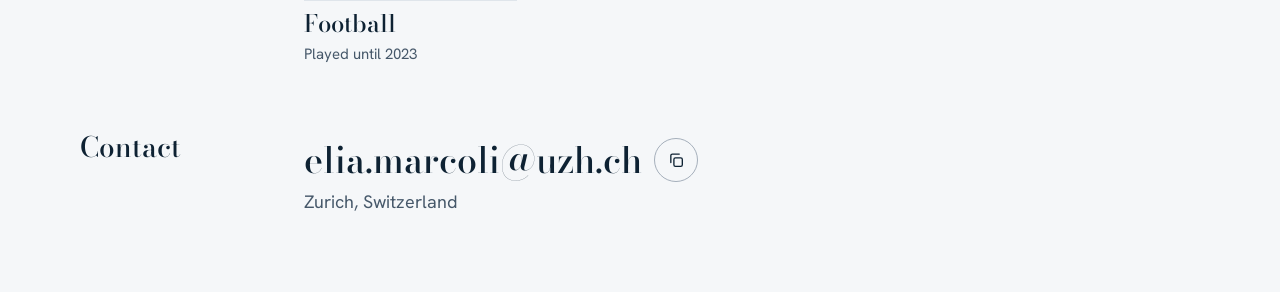
==== commit bf35c5c7: "Redesign hobbies and email copy button" ====
--- a/index.html
+++ b/index.html
@@ -18,7 +18,7 @@
 <link rel="preconnect" href="https://fonts.googleapis.com">
 <link rel="preconnect" href="https://fonts.gstatic.com" crossorigin>
 <link rel="stylesheet" href="https://fonts.googleapis.com/css2?family=Bodoni+Moda:ital,opsz,wght@0,6..96,400..700;1,6..96,400..700&family=Hanken+Grotesk:wght@400;500;600&display=swap">
-<link rel="stylesheet" href="styles.css?v=3">
+<link rel="stylesheet" href="styles.css?v=4">
 </head>
 <body>
 
@@ -193,7 +193,12 @@
       <section class="sec" id="interests">
         <h2>Outside work</h2>
         <div class="body">
-          <p>Skiing, ice hockey, and tennis, which I have played since 2007. I also played football until 2023.</p>
+          <ul class="hobbies">
+            <li><b>Skiing</b><span>Instructor in St. Moritz, 2021–22</span></li>
+            <li><b>Tennis</b><span>Since 2007</span></li>
+            <li><b>Ice hockey</b></li>
+            <li><b>Football</b><span>Played until 2023</span></li>
+          </ul>
         </div>
       </section>
 
@@ -201,8 +206,9 @@
         <h2>Contact</h2>
         <div class="body">
           <div class="contact">
-            <span class="addr" id="email">elia.marcoli@uzh.ch</span>
-            <button type="button" id="copy" data-done="Copied" data-fallback="Press Ctrl+C to copy">Copy email</button>
+            <a class="addr" id="email" href="mailto:elia.marcoli@uzh.ch">elia.marcoli@uzh.ch</a>
+            <button type="button" class="copy" id="copy" aria-label="Copy email" title="Copy email" data-done="Copied" data-fallback="Press Ctrl+C to copy"><svg class="i-copy" viewBox="0 0 24 24" aria-hidden="true"><rect x="9" y="9" width="11" height="11" rx="2"/><path d="M5 15V6a2 2 0 0 1 2-2h9"/></svg><svg class="i-done" viewBox="0 0 24 24" aria-hidden="true"><path d="M5 12.5l4.5 4.5L19 7.5"/></svg></button>
+            <span class="copy-status" id="copy-status" role="status"></span>
           </div>
           <p class="place">Zurich, Switzerland</p>
         </div>
@@ -214,20 +220,24 @@
 <script>
   const btn = document.getElementById('copy');
   const addr = document.getElementById('email');
-  const label = btn.textContent;
+  const status = document.getElementById('copy-status');
+  const label = btn.getAttribute('aria-label');
+  let timer;
   btn.addEventListener('click', async () => {
+    clearTimeout(timer);
     try {
-      await navigator.clipboard.writeText(addr.textContent);
-      btn.textContent = btn.dataset.done;
+      await navigator.clipboard.writeText(addr.textContent.trim());
+      btn.classList.add('done');
+      status.textContent = btn.dataset.done;
     } catch (e) {
       const range = document.createRange();
       range.selectNodeContents(addr);
       const sel = getSelection();
       sel.removeAllRanges();
       sel.addRange(range);
-      btn.textContent = btn.dataset.fallback;
+      status.textContent = btn.dataset.fallback;
     }
-    setTimeout(() => { btn.textContent = label; }, 2500);
+    timer = setTimeout(() => { btn.classList.remove('done'); status.textContent = ''; btn.setAttribute('aria-label', label); }, 2200);
   });
 </script>
 </body>
--- a/styles.css
+++ b/styles.css
@@ -133,15 +133,31 @@
 .langs b { display: block; font-family: var(--display); font-size: 1.75rem; font-weight: 500; line-height: 1.15; }
 .langs span { font-size: .9375rem; color: var(--ink-soft); }
 
-.contact { display: flex; flex-wrap: wrap; align-items: center; gap: .5rem 1rem; }
-.addr { font-family: var(--display); font-size: clamp(1.5rem, 4vw, 2.25rem); font-weight: 500; overflow-wrap: anywhere; min-width: 0; }
-button {
-  font: inherit; font-size: .9375rem; font-weight: 600;
-  color: var(--paper); background: var(--ink);
-  border: 0; border-radius: 999px;
-  padding: .45rem 1rem; cursor: pointer;
+.hobbies { list-style: none; margin: 0; padding: 0; display: grid; grid-template-columns: repeat(auto-fill, minmax(12rem, 1fr)); gap: 0 2rem; }
+.hobbies li { padding-block: .6rem; border-top: 1px solid var(--wall-pale); }
+.hobbies b { display: block; font-family: var(--display); font-size: 1.5rem; font-weight: 500; line-height: 1.2; }
+.hobbies span { font-size: .9375rem; color: var(--ink-soft); }
+
+.contact { display: flex; flex-wrap: wrap; align-items: center; gap: .5rem .75rem; }
+.addr {
+  font-family: var(--display); font-size: clamp(1.5rem, 4vw, 2.25rem); font-weight: 500;
+  text-decoration: none; overflow-wrap: anywhere; min-width: 0;
+  background: linear-gradient(currentColor, currentColor) left 92% / 0 1px no-repeat;
+  transition: background-size .3s ease;
 }
-button:hover { background: var(--ink-soft); }
+.addr:hover { background-size: 100% 1px; }
+.copy {
+  display: inline-grid; place-items: center;
+  width: 2.75rem; height: 2.75rem; padding: 0;
+  color: var(--ink); background: transparent;
+  border: 1px solid var(--wall); border-radius: 50%; cursor: pointer;
+}
+.copy svg { grid-area: 1 / 1; width: 1.15rem; height: 1.15rem; fill: none; stroke: currentColor; stroke-width: 1.75; stroke-linecap: round; stroke-linejoin: round; transition: opacity .2s ease, transform .2s ease; }
+.copy .i-done { opacity: 0; transform: scale(.6); }
+.copy.done .i-copy { opacity: 0; transform: scale(.6); }
+.copy.done .i-done { opacity: 1; transform: none; }
+.copy:hover { background: var(--ink); border-color: var(--ink); color: var(--paper); }
+.copy-status { font-size: .9375rem; color: var(--ink-soft); }
 
 @media (max-width: 820px) {
   .hero .wrap { min-height: 0; gap: 2rem; padding-block-end: 1.5rem; }
@@ -173,8 +189,8 @@
 .top > a:hover { text-decoration: none; background-size: 100% 1px; }
 .lang-switch a { transition: background-color .2s ease, color .2s ease; }
 .lang-switch a:not([aria-current]):hover { text-decoration: none; background: var(--wall-pale); }
-button { transition: background-color .2s ease, transform .15s ease; }
-button:active { transform: scale(.96); }
+.copy { transition: background-color .2s ease, border-color .2s ease, color .2s ease, transform .15s ease; }
+.copy:active { transform: scale(.92); }
 
 @media (prefers-reduced-motion: reduce) {
   html { scroll-behavior: auto; }
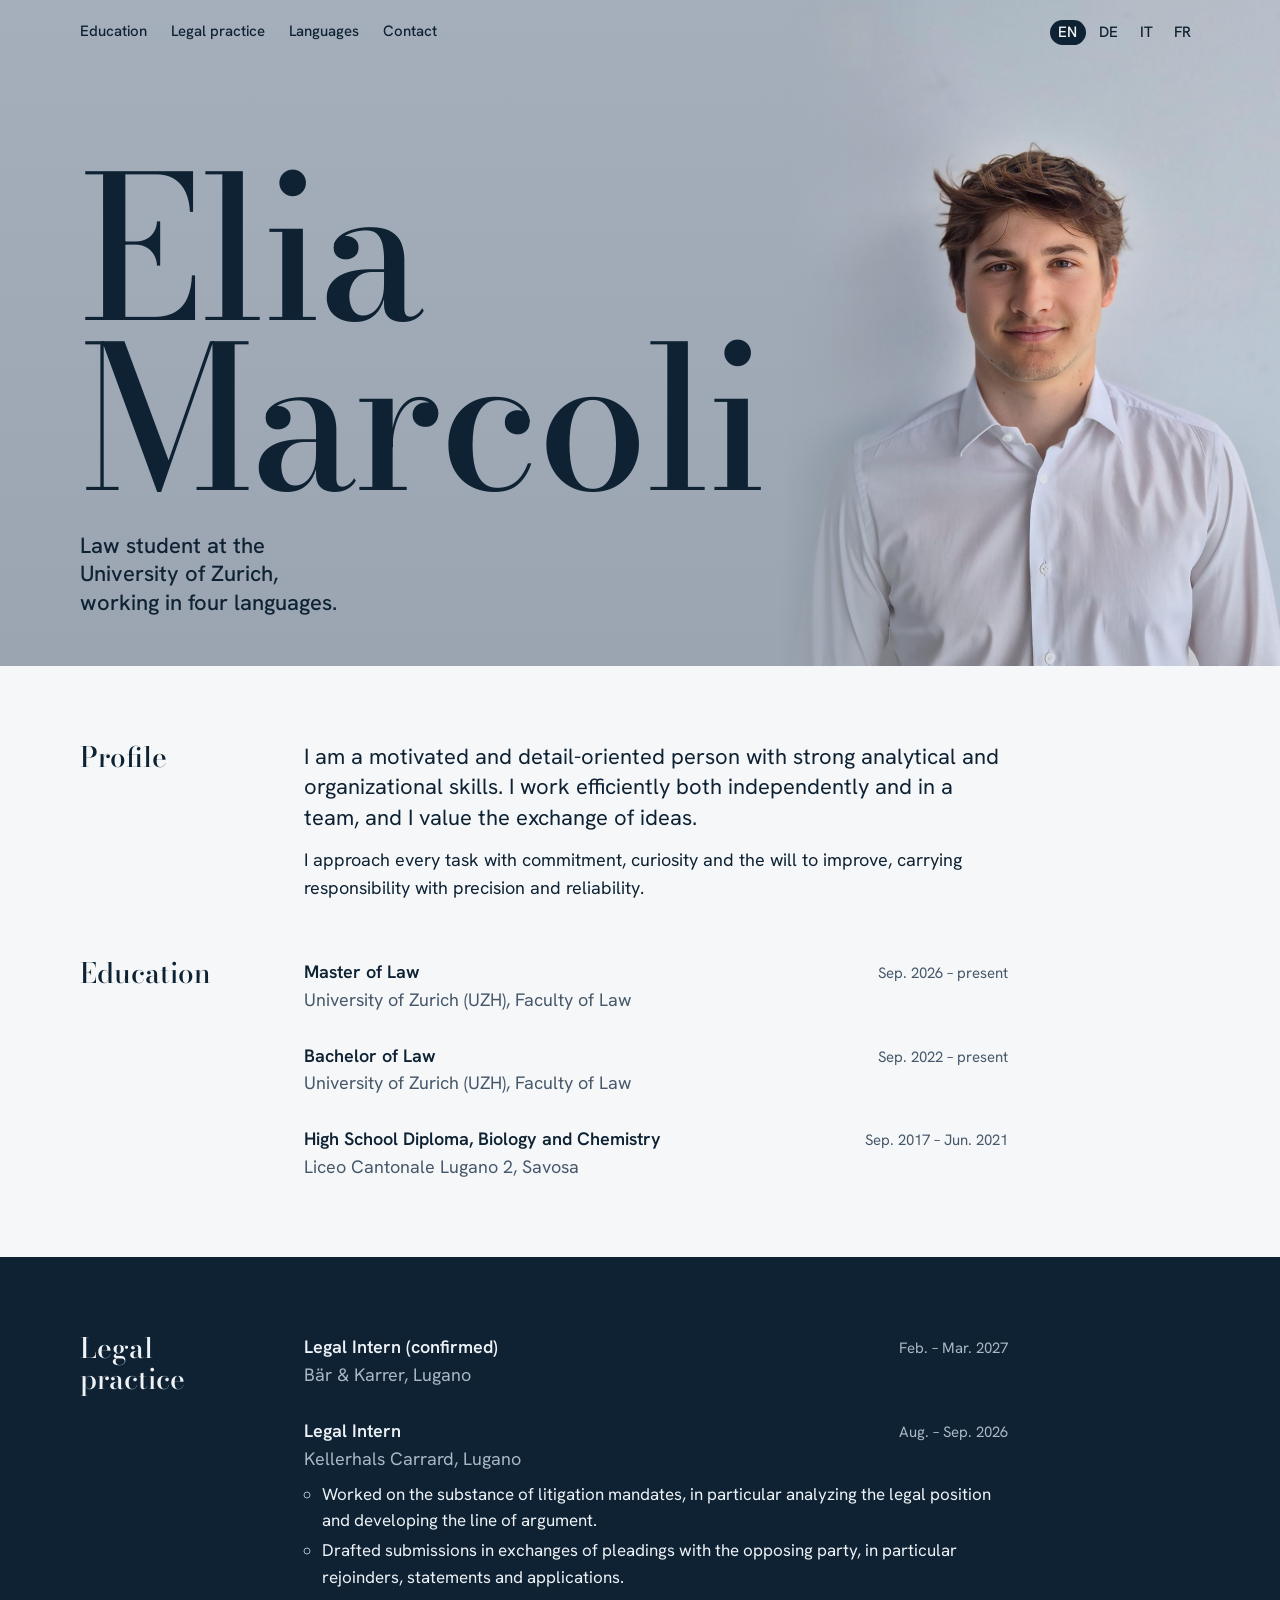
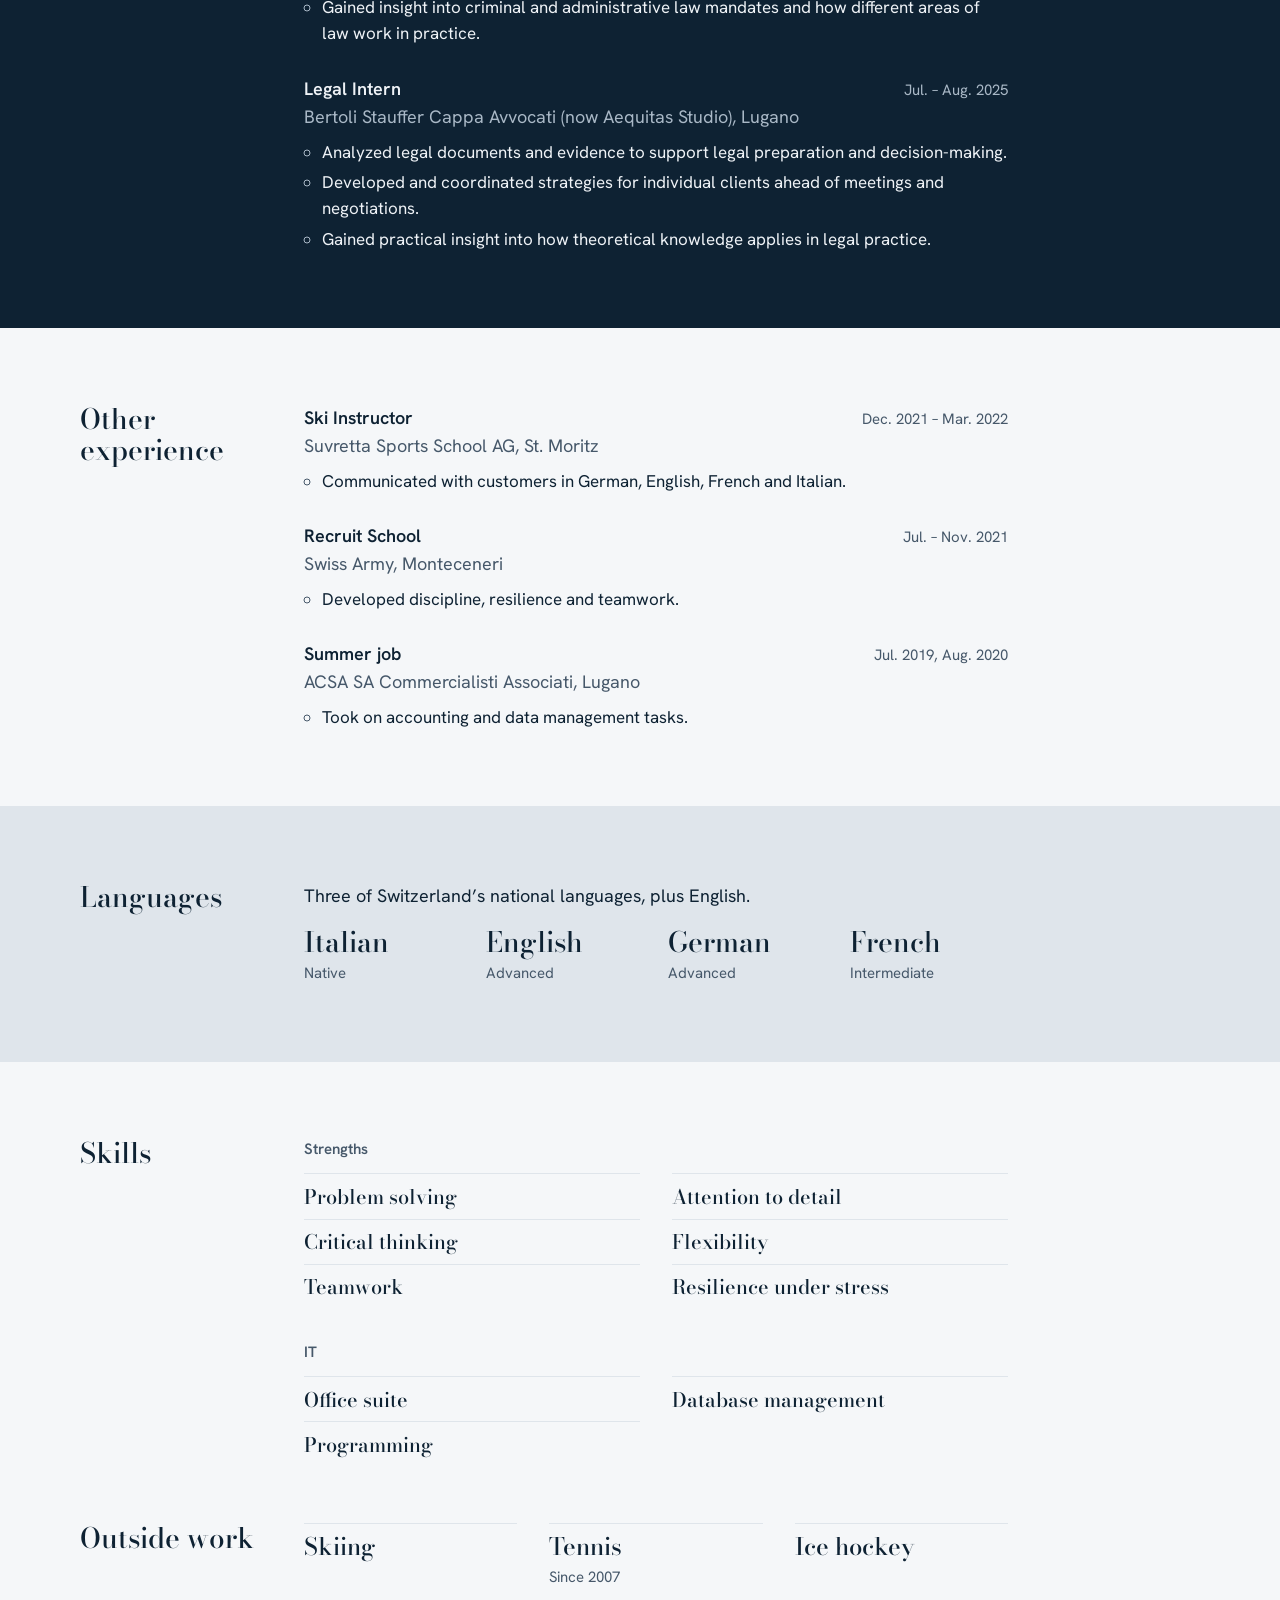
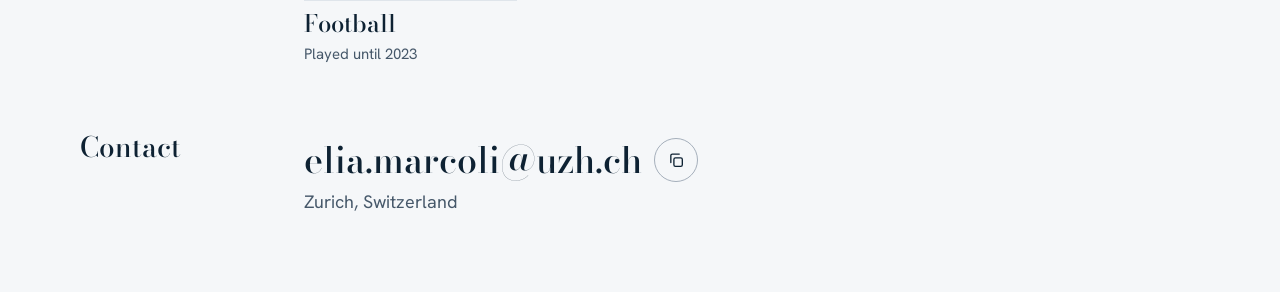
==== commit c1763945: "Remove ski instructor note" ====
--- a/index.html
+++ b/index.html
@@ -194,7 +194,7 @@
         <h2>Outside work</h2>
         <div class="body">
           <ul class="hobbies">
-            <li><b>Skiing</b><span>Instructor in St. Moritz, 2021–22</span></li>
+            <li><b>Skiing</b></li>
             <li><b>Tennis</b><span>Since 2007</span></li>
             <li><b>Ice hockey</b></li>
             <li><b>Football</b><span>Played until 2023</span></li>
